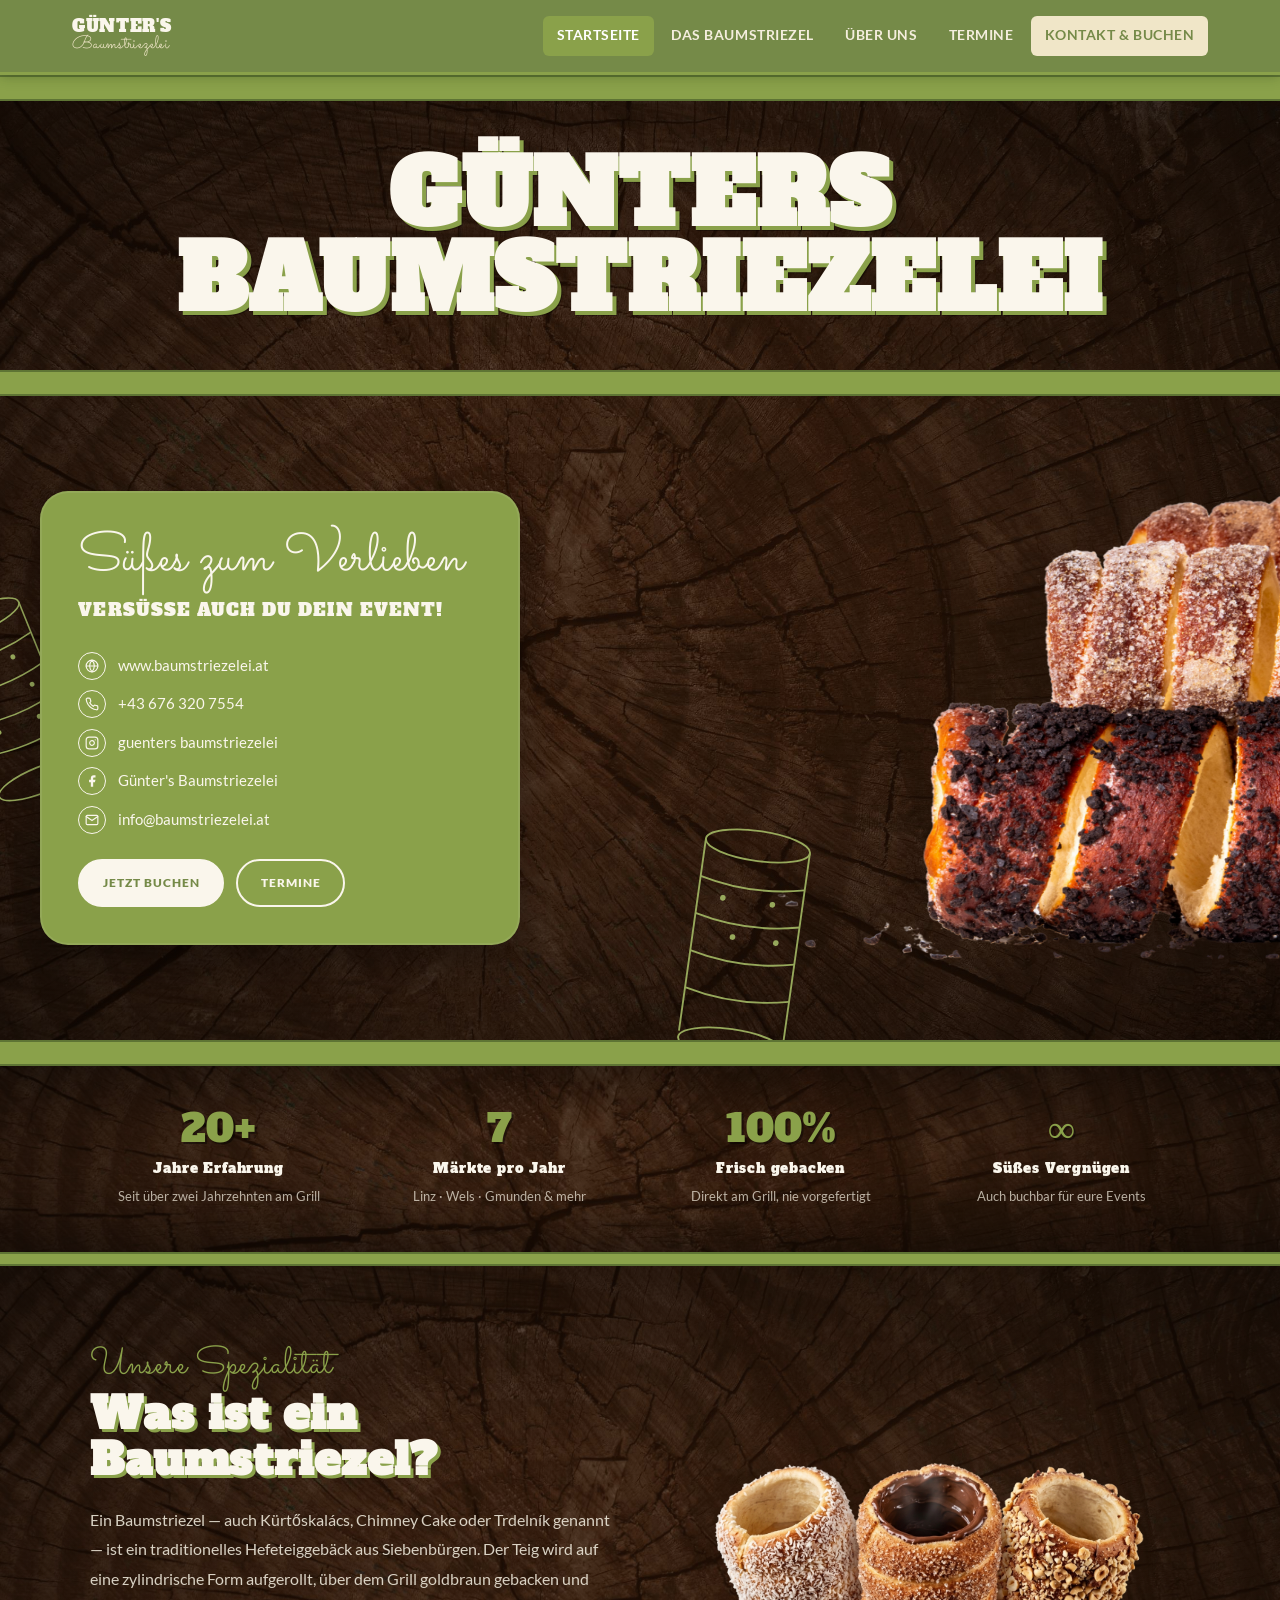
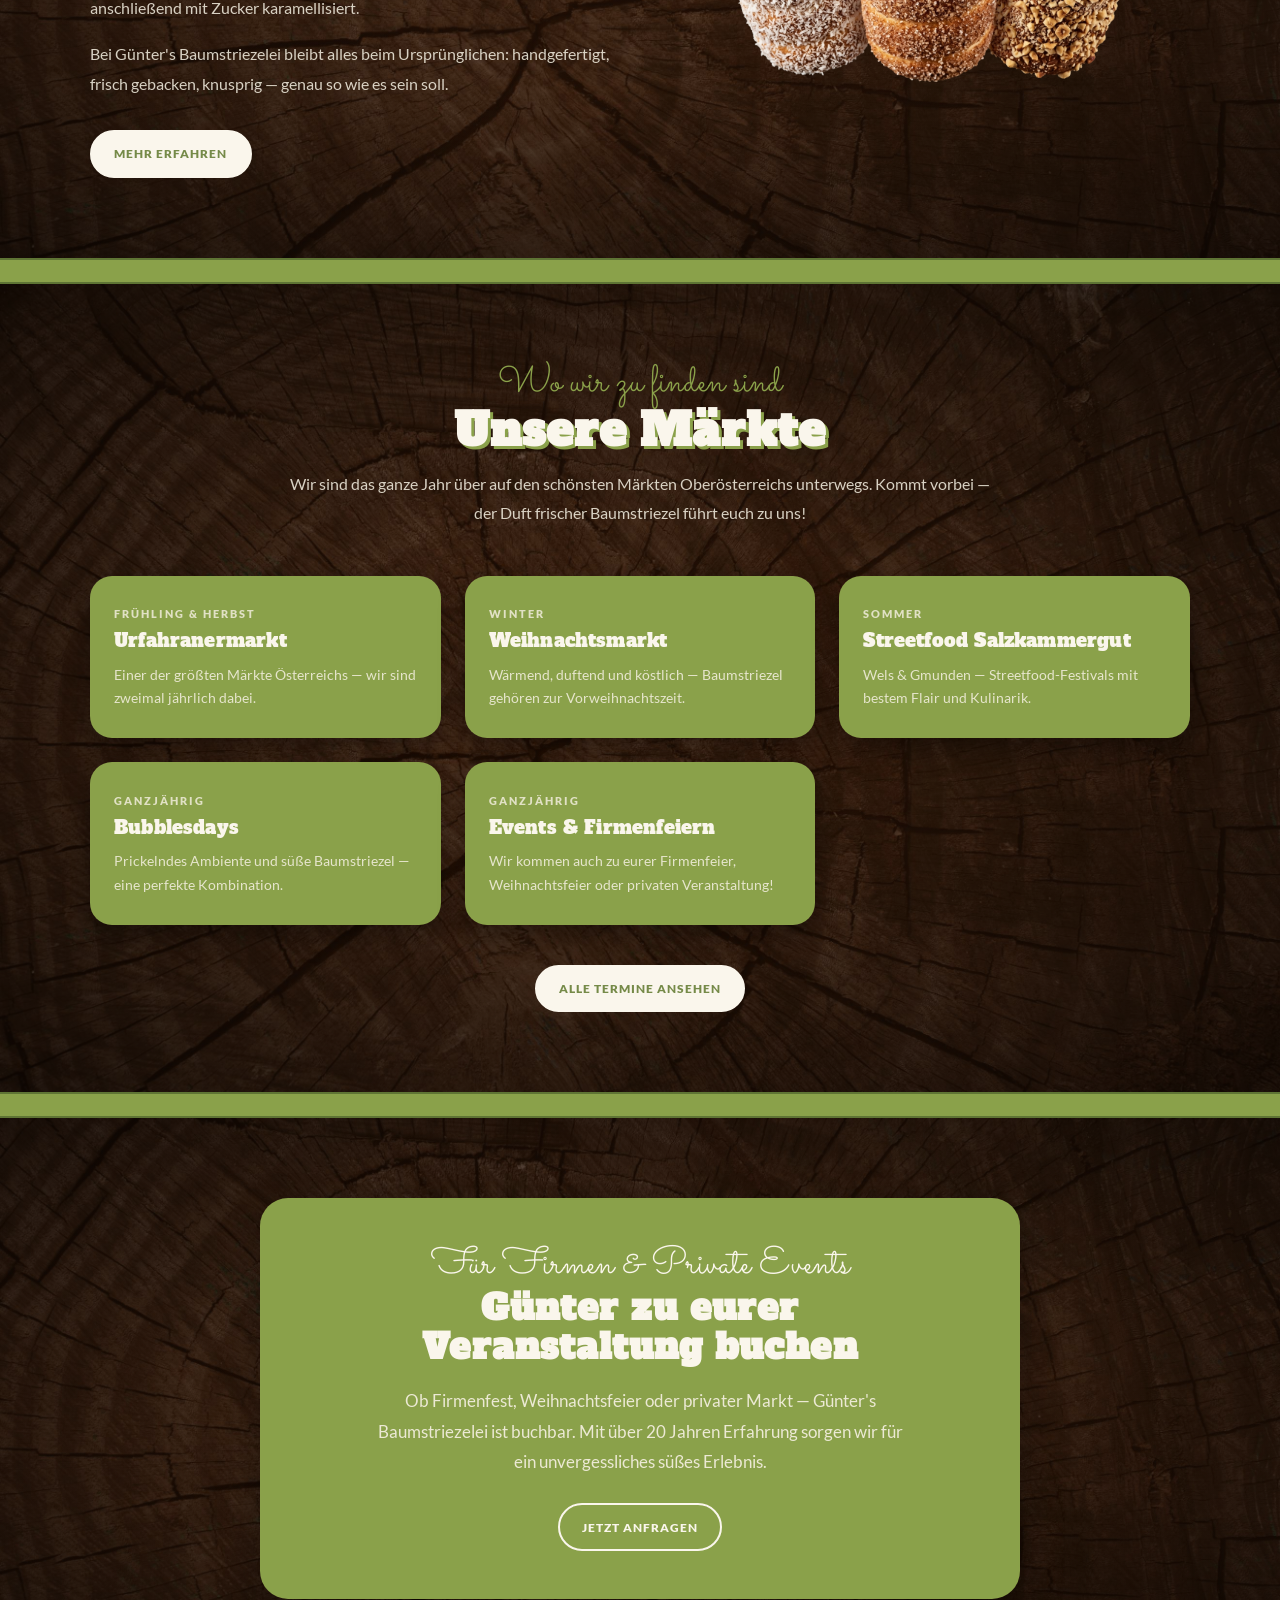
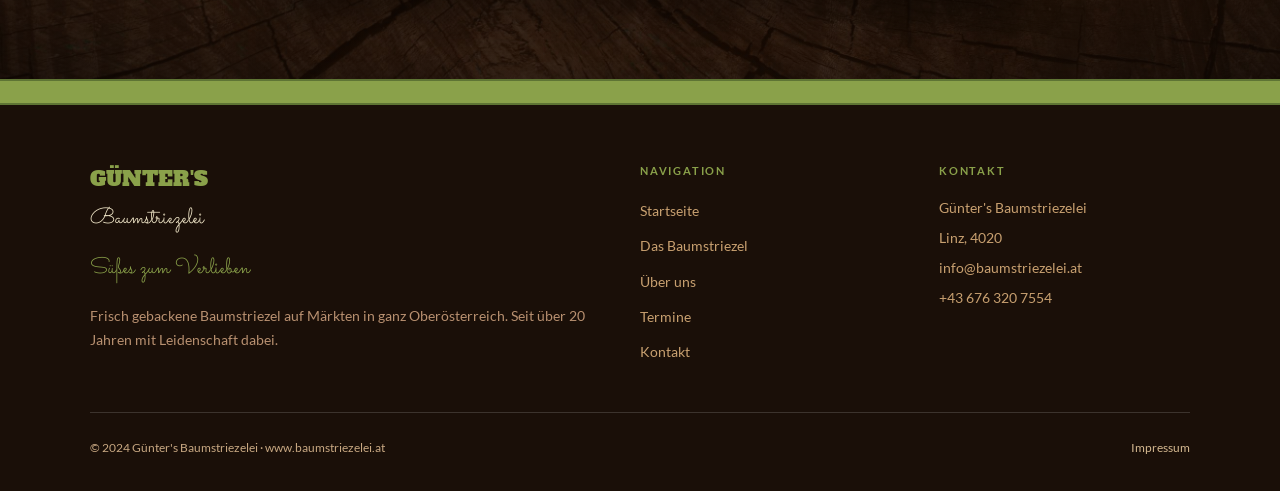
==== index.html @ 6a7acbc1 "fonts locally stored" ====
<!DOCTYPE html>
<html lang="de">
<head>
<meta charset="UTF-8">
<meta name="viewport" content="width=device-width, initial-scale=1.0">

<!-- SEITENTITEL — wird im Browser-Tab angezeigt -->
<title>Günter's Baumstriezelei – Süßes zum Verlieben</title>

<!-- Schriftarten werden lokal aus fonts/ geladen (DSGVO-konform, siehe styles.css) -->

<!-- HAUPT-STYLESHEET — alle Farben, Layouts, Abstände -->
<link rel="stylesheet" href="styles.css">
</head>

<!-- "page-home" gibt der Startseite den dunklen Holz-Hintergrund
     (die Unterseiten haben einen hellen Hintergrund) -->
<body class="page-home">

<!-- ============================================
     NAVIGATION — Menüleiste oben (bleibt beim Scrollen fixiert)
     Zum Ändern der Links: einfach href und Text anpassen
     ============================================ -->
<nav class="site-nav">
  <div class="nav-inner">
    <!-- Logo links oben -->
    <a href="index.html" class="nav-logo">
      <span class="nav-logo-main">GÜNTER'S</span>
      <span class="nav-logo-sub">Baumstriezelei</span>
    </a>

    <!-- Hamburger-Menü Button (nur auf Handy sichtbar) -->
    <button class="nav-toggle" aria-label="Menü öffnen" aria-expanded="false">
      <span></span>
      <span></span>
      <span></span>
    </button>

    <!-- Menü-Links — "active" markiert die aktuelle Seite -->
    <ul class="nav-links">
      <li><a href="index.html" class="active">Startseite</a></li>
      <li><a href="baumstriezel.html">Das Baumstriezel</a></li>
      <li><a href="ueber-guenter.html">Über uns</a></li>
      <!-- Galerie vorübergehend deaktiviert — noch keine Bilder vorhanden -->
      <!-- <li><a href="galerie.html">Galerie</a></li> -->
      <li><a href="termine.html">Termine</a></li>
      <li><a href="kontakt.html" class="nav-book-btn">Kontakt &amp; Buchen</a></li>
    </ul>
  </div>
</nav>

<main>

  <!-- ============================================
       HERO-BANNER — Großer Bereich ganz oben
       "wood-surface" = Holztextur-Hintergrund
       ============================================ -->
  <section class="banner-hero wood-surface">

    <!-- Grüner Streifen (wie am Anhänger) -->
    <div class="green-band"></div>

    <!-- Großer Titel -->
    <div class="banner-title-bar">
      <h1 class="banner-title">GÜNTERS<br><em>BAUMSTRIEZELEI</em></h1>
    </div>

    <!-- Grüner Streifen -->
    <div class="green-band"></div>

    <!-- Hauptbereich: Kontaktkarte links + Foto rechts -->
    <div class="banner-stage">

      <!-- Dekorative Baumstriezel-Zeichnungen (SVG-Grafiken)
           Kannst du ignorieren — rein dekorativ -->
      <svg class="striezel-deco left" viewBox="0 0 120 200" fill="none" stroke="#aac26a" stroke-width="1.5">
        <ellipse cx="60" cy="20" rx="42" ry="12"/>
        <path d="M18 20 L18 175"/><path d="M102 20 L102 175"/>
        <ellipse cx="60" cy="180" rx="42" ry="12"/>
        <path d="M18 50 Q60 60 102 50"/><path d="M18 80 Q60 90 102 80"/>
        <path d="M18 110 Q60 120 102 110"/><path d="M18 140 Q60 150 102 140"/>
        <circle cx="38" cy="65" r="1.5" fill="#aac26a"/><circle cx="78" cy="65" r="1.5" fill="#aac26a"/>
        <circle cx="50" cy="95" r="1.5" fill="#aac26a"/><circle cx="85" cy="95" r="1.5" fill="#aac26a"/>
        <circle cx="40" cy="125" r="1.5" fill="#aac26a"/><circle cx="80" cy="125" r="1.5" fill="#aac26a"/>
      </svg>

      <svg class="striezel-deco right" viewBox="0 0 120 200" fill="none" stroke="#aac26a" stroke-width="1.5">
        <ellipse cx="60" cy="20" rx="42" ry="12"/>
        <path d="M18 20 L18 175"/><path d="M102 20 L102 175"/>
        <ellipse cx="60" cy="180" rx="42" ry="12"/>
        <path d="M18 50 Q60 60 102 50"/><path d="M18 80 Q60 90 102 80"/>
        <path d="M18 110 Q60 120 102 110"/><path d="M18 140 Q60 150 102 140"/>
        <circle cx="38" cy="65" r="1.5" fill="#aac26a"/><circle cx="78" cy="65" r="1.5" fill="#aac26a"/>
        <circle cx="50" cy="95" r="1.5" fill="#aac26a"/><circle cx="85" cy="95" r="1.5" fill="#aac26a"/>
      </svg>

      <div class="banner-grid">

        <!-- KONTAKTKARTE (grüne Box)
             Hier kannst du Telefonnummer, E-Mail, Social Media ändern -->
        <div class="olive-card">
          <div class="script">Süßes zum Verlieben</div>
          <div class="caps">Versüße auch du dein Event!</div>

          <!-- Website -->
          <div class="contact-row">
            <span class="icon"><svg viewBox="0 0 24 24" width="14" height="14" fill="none" stroke="currentColor" stroke-width="2" stroke-linecap="round" stroke-linejoin="round"><circle cx="12" cy="12" r="10"/><line x1="2" y1="12" x2="22" y2="12"/><path d="M12 2a15.3 15.3 0 0 1 4 10 15.3 15.3 0 0 1-4 10 15.3 15.3 0 0 1-4-10 15.3 15.3 0 0 1 4-10z"/></svg></span>
            <a href="https://www.baumstriezelei.at">www.baumstriezelei.at</a>
          </div>
          <!-- Telefon -->
          <div class="contact-row">
            <span class="icon"><svg viewBox="0 0 24 24" width="14" height="14" fill="none" stroke="currentColor" stroke-width="2" stroke-linecap="round" stroke-linejoin="round"><path d="M22 16.92v3a2 2 0 0 1-2.18 2 19.79 19.79 0 0 1-8.63-3.07 19.5 19.5 0 0 1-6-6 19.79 19.79 0 0 1-3.07-8.67A2 2 0 0 1 4.11 2h3a2 2 0 0 1 2 1.72 12.84 12.84 0 0 0 .7 2.81 2 2 0 0 1-.45 2.11L8.09 9.91a16 16 0 0 0 6 6l1.27-1.27a2 2 0 0 1 2.11-.45 12.84 12.84 0 0 0 2.81.7A2 2 0 0 1 22 16.92z"/></svg></span>
            <a href="tel:+436763207554">+43 676 320 7554</a>
          </div>
          <!-- Instagram -->
          <div class="contact-row">
            <span class="icon"><svg viewBox="0 0 24 24" width="14" height="14" fill="none" stroke="currentColor" stroke-width="2" stroke-linecap="round" stroke-linejoin="round"><rect x="2" y="2" width="20" height="20" rx="5" ry="5"/><path d="M16 11.37A4 4 0 1 1 12.63 8 4 4 0 0 1 16 11.37z"/><line x1="17.5" y1="6.5" x2="17.51" y2="6.5"/></svg></span>
            <span>guenters baumstriezelei</span>
          </div>
          <!-- Facebook -->
          <div class="contact-row">
            <span class="icon"><svg viewBox="0 0 24 24" width="14" height="14" fill="currentColor"><path d="M18 2h-3a5 5 0 0 0-5 5v3H7v4h3v8h4v-8h3l1-4h-4V7a1 1 0 0 1 1-1h3z"/></svg></span>
            <span>Günter's Baumstriezelei</span>
          </div>
          <!-- E-Mail -->
          <div class="contact-row">
            <span class="icon"><svg viewBox="0 0 24 24" width="14" height="14" fill="none" stroke="currentColor" stroke-width="2" stroke-linecap="round" stroke-linejoin="round"><path d="M4 4h16c1.1 0 2 .9 2 2v12c0 1.1-.9 2-2 2H4c-1.1 0-2-.9-2-2V6c0-1.1.9-2 2-2z"/><polyline points="22,6 12,13 2,6"/></svg></span>
            <a href="mailto:info@baumstriezelei.at">info@baumstriezelei.at</a>
          </div>

          <!-- Buttons unter der Kontaktkarte -->
          <div class="olive-card-cta">
            <a href="kontakt.html" class="pill-btn solid">Jetzt buchen</a>
            <a href="termine.html" class="pill-btn">Termine</a>
          </div>
        </div>

        <!-- HERO-FOTO rechts
             Um das Bild zu tauschen: neues Bild in uploads/ legen
             und hier den Dateinamen ändern -->
        <div class="hero-photo has-image">
          <img src="uploads/Seitenbaumstriezel.png" alt="Frische Baumstriezel mit Schokolade und Zimt-Zucker">
        </div>
      </div>
    </div>

    <div class="green-band"></div>
  </section>


  <!-- ============================================
       KENNZAHLEN-STREIFEN — Die 4 Kacheln mit Zahlen
       Texte direkt hier ändern
       ============================================ -->
  <section class="usp-strip wood-surface">
    <div class="usp-strip-grid">
      <div class="usp-tile">
        <div class="num">20+</div>
        <div class="lbl">Jahre Erfahrung</div>
        <div class="sub">Seit über zwei Jahrzehnten am Grill</div>
      </div>
      <div class="usp-tile">
        <div class="num">7</div>
        <div class="lbl">Märkte pro Jahr</div>
        <div class="sub">Linz · Wels · Gmunden &amp; mehr</div>
      </div>
      <div class="usp-tile">
        <div class="num">100%</div>
        <div class="lbl">Frisch gebacken</div>
        <div class="sub">Direkt am Grill, nie vorgefertigt</div>
      </div>
      <div class="usp-tile">
        <div class="num">∞</div>
        <div class="lbl">Süßes Vergnügen</div>
        <div class="sub">Auch buchbar für eure Events</div>
      </div>
    </div>
  </section>

  <div class="green-band green-band--thin"></div>


  <!-- ============================================
       WAS IST EIN BAUMSTRIEZEL — Info-Bereich
       Links: Text, Rechts: Foto-Platzhalter
       Um ein echtes Foto einzubauen: wie beim Hero-Foto oben
       ============================================ -->
  <section class="about-block wood-surface">
    <div class="about-grid-2">
      <div>
        <div class="heading-script">Unsere Spezialität</div>
        <h2>Was ist ein<br>Baumstriezel?</h2>
        <p>Ein Baumstriezel — auch Kürtőskalács, Chimney Cake oder Trdelník genannt — ist ein traditionelles Hefeteiggebäck aus Siebenbürgen. Der Teig wird auf eine zylindrische Form aufgerollt, über dem Grill goldbraun gebacken und anschließend mit Zucker karamellisiert.</p>
        <p>Bei Günter's Baumstriezelei bleibt alles beim Ursprünglichen: handgefertigt, frisch gebacken, knusprig — genau so wie es sein soll.</p>
        <a href="baumstriezel.html" class="pill-btn solid" style="margin-top:1rem;">Mehr erfahren</a>
      </div>
           <div>
             <img src="uploads/933929d5-e965-45f5-ab84-27c61e8e0952.png" alt="Beschreibung">
           </div> 
    </div>
  </section>

  <div class="green-band"></div>


  <!-- ============================================
       MÄRKTE — Die grünen Karten mit den Markt-Infos
       Zum Hinzufügen: einfach einen neuen <div class="market-tile">
       Block kopieren und Text ändern
       ============================================ -->
  <section class="markets-block wood-surface">
    <div class="markets-block-head">
      <div class="heading-script">Wo wir zu finden sind</div>
      <h2>Unsere Märkte</h2>
      <p>Wir sind das ganze Jahr über auf den schönsten Märkten Oberösterreichs unterwegs. Kommt vorbei — der Duft frischer Baumstriezel führt euch zu uns!</p>
    </div>

    <div class="markets-2">
      <!-- Jede Karte hat: season (Jahreszeit), name (Marktname), desc (Beschreibung) -->
      <div class="market-tile">
        <div class="season">Frühling &amp; Herbst</div>
        <div class="name">Urfahranermarkt</div>
        <div class="desc">Einer der größten Märkte Österreichs — wir sind zweimal jährlich dabei.</div>
      </div>
      <div class="market-tile">
        <div class="season">Winter</div>
        <div class="name">Weihnachtsmarkt</div>
        <div class="desc">Wärmend, duftend und köstlich — Baumstriezel gehören zur Vorweihnachtszeit.</div>
      </div>
      <div class="market-tile">
        <div class="season">Sommer</div>
        <div class="name">Streetfood Salzkammergut</div>
        <div class="desc">Wels &amp; Gmunden — Streetfood-Festivals mit bestem Flair und Kulinarik.</div>
      </div>
      <div class="market-tile">
        <div class="season">Ganzjährig</div>
        <div class="name">Bubblesdays</div>
        <div class="desc">Prickelndes Ambiente und süße Baumstriezel — eine perfekte Kombination.</div>
      </div>
      <div class="market-tile">
        <div class="season">Ganzjährig</div>
        <div class="name">Events &amp; Firmenfeiern</div>
        <div class="desc">Wir kommen auch zu eurer Firmenfeier, Weihnachtsfeier oder privaten Veranstaltung!</div>
      </div>
    </div>

    <div class="markets-cta">
      <a href="termine.html" class="pill-btn solid">Alle Termine ansehen</a>
    </div>
  </section>

  <div class="green-band"></div>


  <!-- ============================================
       BUCHUNGS-BEREICH — Aufruf zum Buchen
       ============================================ -->
  <section class="booking-block wood-surface">
    <div class="booking-card">
      <div class="heading-script">Für Firmen &amp; Private Events</div>
      <h2>Günter zu eurer<br>Veranstaltung buchen</h2>
      <p>Ob Firmenfest, Weihnachtsfeier oder privater Markt — Günter's Baumstriezelei ist buchbar. Mit über 20 Jahren Erfahrung sorgen wir für ein unvergessliches süßes Erlebnis.</p>
      <a href="kontakt.html" class="pill-btn" style="border-color:var(--paper);">Jetzt anfragen</a>
    </div>
  </section>

  <div class="green-band"></div>

</main>

<!-- ============================================
     FOOTER — Fußzeile auf jeder Seite gleich
     Kontaktdaten und Navigation
     ============================================ -->
<footer class="site-footer">
  <div class="footer-inner">
    <div class="footer-grid">
      <!-- Spalte 1: Logo + Beschreibung -->
      <div>
        <span class="footer-logo-main">GÜNTER'S</span>
        <span class="footer-logo-sub">Baumstriezelei</span>
        <p class="footer-tagline">Süßes zum Verlieben</p>
        <p class="footer-desc">Frisch gebackene Baumstriezel auf Märkten in ganz Oberösterreich. Seit über 20 Jahren mit Leidenschaft dabei.</p>
      </div>
      <!-- Spalte 2: Navigation -->
      <div>
        <p class="footer-heading">Navigation</p>
        <ul class="footer-links">
          <li><a href="index.html">Startseite</a></li>
          <li><a href="baumstriezel.html">Das Baumstriezel</a></li>
          <li><a href="ueber-guenter.html">Über uns</a></li>
          <!-- Galerie vorübergehend deaktiviert -->
          <!-- <li><a href="galerie.html">Galerie</a></li> -->
          <li><a href="termine.html">Termine</a></li>
          <li><a href="kontakt.html">Kontakt</a></li>
        </ul>
      </div>
      <!-- Spalte 3: Kontakt -->
      <div>
        <p class="footer-heading">Kontakt</p>
        <p class="footer-contact-item">Günter's Baumstriezelei</p>
        <p class="footer-contact-item">Linz, 4020</p>
        <p class="footer-contact-item"><a href="mailto:info@baumstriezelei.at">info@baumstriezelei.at</a></p>
        <p class="footer-contact-item"><a href="tel:+436763207554">+43 676 320 7554</a></p>
      </div>
    </div>
    <div class="footer-bottom">
      <span>&copy; 2024 Günter's Baumstriezelei · www.baumstriezelei.at</span>
      <a href="impressum.html">Impressum</a>
    </div>
  </div>
</footer>

<!-- ============================================
     JAVASCRIPT — Hamburger-Menü für Handy-Ansicht
     Muss nicht geändert werden
     ============================================ -->
<script>
  const toggle = document.querySelector('.nav-toggle');
  const links = document.querySelector('.nav-links');
  if (toggle && links) {
    toggle.addEventListener('click', () => {
      const open = links.classList.toggle('open');
      toggle.setAttribute('aria-expanded', open);
    });
  }
</script>

<!-- GoatCounter — Besucherstatistiken ohne Cookies (DSGVO-konform)
     Nach Registrierung auf goatcounter.com den Wert "DEIN-SEITENCODE"
     durch deinen Code ersetzen (z.B. "baumstriezelei") -->
<script data-goatcounter="https://DEIN-SEITENCODE.goatcounter.com/count"
        async src="//gc.zgo.at/count.js"></script>

</body>
</html>
---- styles.css ----
/* =============================================
   GÜNTER'S BAUMSTRIEZELEI — Gemeinsames Stylesheet
   ==============================================
   Diese Datei enthält alle Styles, die auf ALLEN Seiten verwendet werden.
   Änderungen hier wirken sich auf die gesamte Website aus!
   ============================================= */

/* ── Lokal eingebundene Schriften (DSGVO-konform) ──
   Statt von Google-Servern werden die Fonts direkt aus dem fonts/ Ordner geladen.
   So werden keine Besucherdaten an Google übermittelt. */

@font-face {
  font-family: 'Alfa Slab One';
  font-style: normal;
  font-weight: 400;
  font-display: swap;
  src: url('fonts/alfa-slab-one-v21-latin-regular.woff2') format('woff2');
}

@font-face {
  font-family: 'Lato';
  font-style: normal;
  font-weight: 300;
  font-display: swap;
  src: url('fonts/lato-v25-latin-300.woff2') format('woff2');
}
@font-face {
  font-family: 'Lato';
  font-style: normal;
  font-weight: 400;
  font-display: swap;
  src: url('fonts/lato-v25-latin-regular.woff2') format('woff2');
}
@font-face {
  font-family: 'Lato';
  font-style: normal;
  font-weight: 700;
  font-display: swap;
  src: url('fonts/lato-v25-latin-700.woff2') format('woff2');
}
@font-face {
  font-family: 'Lato';
  font-style: normal;
  font-weight: 900;
  font-display: swap;
  src: url('fonts/lato-v25-latin-900.woff2') format('woff2');
}

@font-face {
  font-family: 'Sacramento';
  font-style: normal;
  font-weight: 400;
  font-display: swap;
  src: url('fonts/sacramento-v17-latin-regular.woff2') format('woff2');
}

@font-face {
  font-family: 'Playfair Display';
  font-style: normal;
  font-weight: 400;
  font-display: swap;
  src: url('fonts/playfair-display-v40-latin-regular.woff2') format('woff2');
}
@font-face {
  font-family: 'Playfair Display';
  font-style: normal;
  font-weight: 600;
  font-display: swap;
  src: url('fonts/playfair-display-v40-latin-600.woff2') format('woff2');
}
@font-face {
  font-family: 'Playfair Display';
  font-style: normal;
  font-weight: 700;
  font-display: swap;
  src: url('fonts/playfair-display-v40-latin-700.woff2') format('woff2');
}
@font-face {
  font-family: 'Playfair Display';
  font-style: italic;
  font-weight: 400;
  font-display: swap;
  src: url('fonts/playfair-display-v40-latin-italic.woff2') format('woff2');
}
@font-face {
  font-family: 'Playfair Display';
  font-style: italic;
  font-weight: 600;
  font-display: swap;
  src: url('fonts/playfair-display-v40-latin-600italic.woff2') format('woff2');
}

/* ── Farbvariablen & Design-Tokens ──
   Hier werden alle Farben, Schriften und Abstände zentral definiert.
   Um eine Farbe zu ändern, einfach den Wert hier anpassen —
   er wird automatisch überall auf der Seite aktualisiert. */
:root {
  /* Grüntöne (für Navigation, Buttons, Akzente) */
  --green-deep:    #758A48;
  --green-mid:     #8fa058;
  --green-light:   #eef2e4;

  /* Amber/Gold (für Buttons, Highlights, Akzente) */
  --amber:         #C58F33;
  --amber-dark:    #a07228;

  /* Cremetöne (Hintergründe für Unterseiten) */
  --cream:         #faf8f4;
  --cream-dark:    #f0e9de;

  /* Brauntöne (Rahmen, Datumskästen, dunkle Akzente) */
  --brown-pale:    #D2B48C;
  --brown-mid:     #916A4F;
  --brown-dark:    #6D3012;

  /* Text-Farben */
  --ink:           #6D3012;    /* Haupttext */
  --ink-soft:      #8a4a28;    /* Sekundärer Text */
  --white:         #fffdfb;

  /* Olive-Töne (für Karten, Banner auf der Startseite) */
  --olive:         #8aa14a;
  --olive-deep:    #758a48;
  --olive-soft:    #9bb35c;

  /* Holz-Töne (dunkler Hintergrund auf der Startseite) */
  --wood-dark:     #806b5f;
  --wood-mid:      #6b5547;
  --wood-warm:     #6f5c4f;

  /* Helle Textfarben (für dunkle Hintergründe) */
  --cream-text:    #f6f1e3;
  --paper:         #faf6ec;

  /* Schriften —
     font-heading: Alfa Slab One für alle Überschriften (mit grünem Schatten)
     font-display: Playfair Display für elegantere Elemente
     font-body: Lato für den Fließtext */
  --font-heading:  'Alfa Slab One', 'Playfair Display', Georgia, serif;
  --font-display:  'Playfair Display', Georgia, serif;
  --font-body:     'Lato', Helvetica, sans-serif;

  /* Abgerundete Ecken */
  --radius:        6px;      /* Standard */
  --radius-lg:     12px;     /* Größer (Karten, Bilder) */

  /* Schatten */
  --shadow-sm:     0 2px 8px rgba(109,48,18,0.10);   /* Leicht */
  --shadow-md:     0 6px 24px rgba(109,48,18,0.14);   /* Mittel */
}

/* ── Grundeinstellungen (Reset) ──
   Setzt Abstände zurück und definiert Basis-Styles für die ganze Seite */
*, *::before, *::after { box-sizing: border-box; margin: 0; padding: 0; }
html { scroll-behavior: smooth; }

/* Standard-Body: heller Creme-Hintergrund (für alle Unterseiten) */
body {
  font-family: var(--font-body);
  background: var(--cream);
  color: var(--ink);
  line-height: 1.7;
  font-size: 17px;
}

/* Startseite: dunkler Holzhintergrund —
   Diese Klasse wird nur auf index.html gesetzt (<body class="page-home">) */
body.page-home {
  background: var(--wood-dark);
  color: var(--cream-text);
}

img { display: block; max-width: 100%; }
a { color: var(--green-mid); text-decoration: none; }
a:hover { color: var(--amber-dark); }

/* ── Holz-Textur-Hintergrund ──
   Wird auf der Startseite für große Bereiche verwendet.
   Das Bild wird mit "multiply" über die Grundfarbe gelegt. */
.wood-surface {
  background-image: url("uploads/Holzhintergrund.jpg");
  background-size: cover;
  background-position: center;
  background-blend-mode: multiply;
  position: relative;
}
/* Dunkler Rand-Effekt über der Holztextur */
.wood-surface::before {
  content: "";
  position: absolute;
  inset: 0;
  background:
    radial-gradient(ellipse at center, rgba(0,0,0,0) 30%, rgba(0,0,0,0.55) 100%),
    linear-gradient(rgba(40,22,10,0.35), rgba(40,22,10,0.35));
  pointer-events: none;
}
.wood-surface > * { position: relative; z-index: 1; }

/* ── Grüner Trennbalken ──
   Wird zwischen Sektionen auf der Startseite verwendet */
.green-band {
  height: 26px;
  background: var(--olive);
  border-top: 2px solid #5e7434;
  border-bottom: 2px solid #5e7434;
}
.green-band--thin { height: 14px; }

/* ===========================================================
   NAVIGATION (auf allen Seiten sichtbar)
   =========================================================== */
.site-nav {
  position: sticky;          /* Bleibt beim Scrollen oben */
  top: 0;
  z-index: 100;              /* Immer über dem Inhalt */
  background: var(--olive-deep);
  border-bottom: 3px solid var(--olive);
  box-shadow: 0 2px 12px rgba(30,50,15,0.3);
}
.nav-inner {
  max-width: 1200px;
  margin: 0 auto;
  padding: 0 2rem;
  display: flex;
  align-items: center;
  justify-content: space-between;
  height: 72px;              /* Feste Höhe der Navigation */
  gap: 2rem;
}

/* Logo in der Navigation */
.nav-logo {
  display: flex;
  flex-direction: column;
  line-height: 1.15;
  text-decoration: none;
  flex-shrink: 0;
}
.nav-logo-main {
  font-family: var(--font-heading);
  font-weight: 400;
  color: var(--paper);
  letter-spacing: 0.04em;
  font-size: 1.05rem;
}
.nav-logo-sub {
  font-family: 'Sacramento', cursive;   /* Handschrift-Stil */
  font-size: 1.1rem;
  color: #f0e6c8;
  text-transform: none;
  letter-spacing: 0.02em;
  margin-top: -2px;
}

/* Navigationslinks */
.nav-links {
  list-style: none;
  display: flex;
  gap: 0.25rem;
  align-items: center;
}
.nav-links a {
  display: block;
  padding: 0.5rem 0.85rem;
  font-family: var(--font-body);
  font-size: 0.85rem;
  font-weight: 700;
  letter-spacing: 0.04em;
  text-transform: uppercase;
  color: #f5eede;
  text-decoration: none;
  border-radius: var(--radius);
  transition: background 0.18s, color 0.18s;
}
.nav-links a:hover,
.nav-links a.active {        /* .active = aktuelle Seite hervorheben */
  background: var(--olive);
  color: #fff;
}

/* "Kontakt & Buchen" Button in der Navigation */
.nav-book-btn {
  background: #f0e6c8 !important;
  color: var(--olive-deep) !important;
  font-weight: 700 !important;
}
.nav-book-btn:hover {
  background: #fff !important;
  color: var(--wood-dark) !important;
}

/* ── Hamburger-Menü (für Mobile) ──
   Wird nur auf kleinen Bildschirmen angezeigt (unter 768px) */
.nav-toggle {
  display: none;             /* Standardmäßig versteckt */
  background: none;
  border: none;
  cursor: pointer;
  padding: 0.5rem;
}
.nav-toggle span {
  display: block;
  width: 24px;
  height: 2px;
  background: var(--paper);
  margin: 5px 0;
  transition: transform 0.3s, opacity 0.3s;
}

/* ===========================================================
   HERO-BANNER (Startseite, großer Bereich oben)
   =========================================================== */
.banner-hero {
  padding: 0;
  overflow: hidden;
}
/* Titelzeile im Banner */
.banner-title-bar {
  padding: 3.2rem 2rem 3rem;
  text-align: center;
}
.banner-title {
  font-family: var(--font-heading);
  font-size: clamp(2.4rem, 7vw, 6rem);  /* Responsive Größe */
  line-height: 0.95;
  color: var(--paper);
  letter-spacing: 0.02em;
  /* Grüner Schatten + schwarzer Tiefenschatten */
  text-shadow: 4px 4px 0 var(--olive), 5px 5px 0 rgba(0,0,0,0.3);
  margin: 0 auto;
  text-align: center;
  width: 100%;
}
.banner-title em {
  font-style: normal;
  color: var(--paper);
}
/* Bereich mit Kontaktkarte + Foto nebeneinander */
.banner-stage {
  position: relative;
  padding: 4.5rem 2rem;
  min-height: 520px;
  display: flex;
  align-items: center;
}
.banner-grid {
  max-width: 1200px;
  margin: 0 auto;
  width: 100%;
  display: grid;
  grid-template-columns: minmax(280px, 1fr) minmax(280px, 1fr);
  gap: 3rem;
  align-items: center;
}

/* ===========================================================
   OLIVGRÜNE KONTAKTKARTE (Startseite Hero-Bereich)
   =========================================================== */
.olive-card {
  background: var(--olive);
  border-radius: 28px;
  padding: 2.6rem 2.4rem 2.4rem;
  color: var(--paper);
  box-shadow: 0 18px 40px rgba(0,0,0,0.35), inset 0 0 0 2px rgba(255,255,255,0.08);
  max-width: 480px;
  position: relative;
}
/* Handschrift-Text in der Karte */
.olive-card .script {
  font-family: 'Sacramento', cursive;
  font-size: clamp(2.2rem, 4.5vw, 3.4rem);
  line-height: 1;
  color: var(--paper);
  margin-bottom: 0.6rem;
}
/* Großbuchstaben-Text in der Karte */
.olive-card .caps {
  font-family: var(--font-heading);
  font-weight: 400;
  font-size: 1.1rem;
  letter-spacing: 0.06em;
  color: var(--paper);
  text-transform: uppercase;
  margin-bottom: 1.6rem;
}
/* Kontakt-Zeilen (Icon + Text) */
.olive-card .contact-row {
  display: flex;
  align-items: center;
  gap: 0.7rem;
  font-size: 0.95rem;
  color: var(--paper);
  margin-bottom: 0.65rem;
  flex-wrap: wrap;
}
/* Runde Icons in der Kontaktkarte */
.olive-card .contact-row .icon {
  width: 28px;
  height: 28px;
  border: 1.5px solid var(--paper);
  border-radius: 50%;
  display: inline-flex;
  align-items: center;
  justify-content: center;
  flex-shrink: 0;
  font-size: 0.85rem;
}
.olive-card .contact-row a {
  color: var(--paper);
  text-decoration: none;
}
.olive-card .contact-row a:hover {
  color: #fff;
  text-decoration: underline;
}
/* Buttons unter der Kontaktkarte */
.olive-card-cta {
  display: flex;
  gap: 0.75rem;
  flex-wrap: wrap;
  margin-top: 1.6rem;
}

/* ── Pill-Buttons (abgerundete Buttons) ──
   Verwendet in der olivgrünen Kontaktkarte */
.pill-btn {
  display: inline-block;
  padding: 0.7rem 1.4rem;
  border-radius: 999px;        /* Vollständig abgerundet */
  font-family: 'Lato', sans-serif;
  font-weight: 900;
  letter-spacing: 0.08em;
  font-size: 0.78rem;
  text-transform: uppercase;
  text-decoration: none;
  border: 2px solid var(--paper);
  color: var(--paper);
  transition: all .2s;
}
.pill-btn:hover {
  background: var(--paper);
  color: var(--olive-deep);
}
/* Ausgefüllte Variante */
.pill-btn.solid {
  background: var(--paper);
  color: var(--olive-deep);
}
.pill-btn.solid:hover {
  background: #fff;
  color: var(--wood-dark);
}

/* ── Baumstriezel-Dekoration ──
   Dekorative Bilder am Rand des Hero-Bereichs */
.striezel-deco {
  position: absolute;
  pointer-events: none;
  opacity: 0.85;
}
.striezel-deco.left {
  left: -56px;
  bottom: 36%;
  transform: rotate(-22deg);
  width: 130px;
}
.striezel-deco.right {
  right: 36%;
  bottom: -30px;
  transform: rotate(8deg);
  width: 150px;
}

/* ── Hero-Foto (Baumstriezel-Bild auf der Startseite) ──
   Standardmäßig ein Platzhalter, mit .has-image wird das echte Bild angezeigt */
.hero-photo {
  position: relative;
  height: auto;
  min-height: 460px;
  border-radius: 18px;
  background: repeating-linear-gradient(
    45deg,
    rgba(255,255,255,0.04),
    rgba(255,255,255,0.04) 10px,
    rgba(255,255,255,0.07) 10px,
    rgba(255,255,255,0.07) 20px
  );
  border: 2px dashed rgba(246,241,227,0.3);
  display: flex;
  align-items: center;
  justify-content: center;
  color: rgba(246,241,227,0.6);
  font-size: 0.78rem;
  letter-spacing: 0.18em;
  text-transform: uppercase;
  font-family: 'Lato', monospace;
}
.hero-photo span {
  background: rgba(0,0,0,0.4);
  padding: 0.6rem 1rem;
  border-radius: 6px;
  text-align: center;
}
/* Wenn ein echtes Bild vorhanden ist */
.hero-photo.has-image {
  background: none;
  border: none;
  overflow: visible;
}
.hero-photo.has-image img {
  width: 130%;
  max-width: none;
  object-fit: contain;
  border-radius: 0;
  margin-left: 080%;
  transform: scaleX(1.15);
  transform-origin: right center;
}

/* ===========================================================
   USP-LEISTE (Startseite: 20+ Jahre, 100% Handarbeit, etc.)
   =========================================================== */
.usp-strip {
  padding: 2.8rem 2rem;
}
.usp-strip-grid {
  max-width: 1100px;
  margin: 0 auto;
  display: grid;
  grid-template-columns: repeat(4, 1fr);   /* 4 Spalten */
  gap: 1.5rem;
}
.usp-tile {
  text-align: center;
  color: var(--paper);
}
.usp-tile .num {
  font-family: var(--font-heading);
  font-size: 2.4rem;
  color: var(--olive);
  text-shadow: 2px 2px 0 rgba(0,0,0,0.4);
  line-height: 1;
  margin-bottom: 0.5rem;
}
.usp-tile .lbl {
  font-family: var(--font-heading);
  font-size: 0.85rem;
  letter-spacing: 0.06em;
  color: var(--paper);
}
.usp-tile .sub {
  font-size: 0.83rem;
  color: rgba(246,241,227,0.7);
  margin-top: 0.3rem;
}

/* ===========================================================
   ÜBER-UNS-BEREICH (Startseite: Text + Foto nebeneinander)
   =========================================================== */
.about-block {
  padding: 5rem 2rem;
}
.about-grid-2 {
  max-width: 1100px;
  margin: 0 auto;
  display: grid;
  grid-template-columns: 1fr 1fr;    /* Zwei gleiche Spalten */
  gap: 3.5rem;
  align-items: center;
}
/* Handschrift-Überschrift */
.about-grid-2 .heading-script {
  font-family: 'Sacramento', cursive;
  font-size: 2.4rem;
  color: var(--olive);
  line-height: 1;
  margin-bottom: 0.4rem;
}
/* Hauptüberschrift mit grünem Schatten */
.about-grid-2 h2 {
  font-family: var(--font-heading);
  font-size: clamp(1.8rem, 3.4vw, 2.8rem);
  color: var(--paper);
  line-height: 1.05;
  letter-spacing: 0.02em;
  margin-bottom: 1.4rem;
  text-shadow: 3px 3px 0 var(--olive);
}
.about-grid-2 p {
  color: rgba(246,241,227,0.85);
  font-size: 1rem;
  line-height: 1.85;
  margin-bottom: 1rem;
}
/* Foto-Platzhalter im Über-uns-Bereich */
.about-photo {
  height: 380px;
  border-radius: 18px;
  background: repeating-linear-gradient(
    45deg,
    rgba(255,255,255,0.04),
    rgba(255,255,255,0.04) 10px,
    rgba(255,255,255,0.07) 10px,
    rgba(255,255,255,0.07) 20px
  );
  border: 2px dashed rgba(246,241,227,0.3);
  display: flex;
  align-items: center;
  justify-content: center;
  color: rgba(246,241,227,0.6);
  font-size: 0.76rem;
  letter-spacing: 0.16em;
  text-transform: uppercase;
}
.about-photo span {
  background: rgba(0,0,0,0.4);
  padding: 0.6rem 1rem;
  border-radius: 6px;
}

/* ===========================================================
   MÄRKTE-BEREICH (Startseite: Markt-Kacheln im Raster)
   =========================================================== */
.markets-block { padding: 5rem 2rem; }
/* Kopfbereich mit Titel + Beschreibung */
.markets-block-head {
  text-align: center;
  max-width: 720px;
  margin: 0 auto 3rem;
}
.markets-block-head .heading-script {
  font-family: 'Sacramento', cursive;
  font-size: 2.4rem;
  color: var(--olive);
  line-height: 1;
  margin-bottom: 0.3rem;
}
.markets-block-head h2 {
  font-family: var(--font-heading);
  font-size: clamp(1.8rem, 3.6vw, 2.8rem);
  color: var(--paper);
  text-shadow: 3px 3px 0 var(--olive);
  letter-spacing: 0.02em;
  line-height: 1.05;
  margin-bottom: 1rem;
}
.markets-block-head p {
  color: rgba(246,241,227,0.85);
  line-height: 1.8;
  font-size: 1rem;
}
/* Raster mit Markt-Kacheln (3 Spalten) */
.markets-2 {
  max-width: 1100px;
  margin: 0 auto;
  display: grid;
  grid-template-columns: repeat(3, 1fr);
  gap: 1.5rem;
}
/* Einzelne Markt-Kachel */
.market-tile {
  background: var(--olive);
  border-radius: 22px;
  padding: 1.8rem 1.5rem;
  color: var(--paper);
  box-shadow: 0 10px 26px rgba(0,0,0,0.35);
}
.market-tile .season {
  font-family: 'Lato', sans-serif;
  font-weight: 900;
  font-size: 0.7rem;
  letter-spacing: 0.18em;
  text-transform: uppercase;
  color: rgba(246,241,227,0.8);
  margin-bottom: 0.5rem;
}
.market-tile .name {
  font-family: var(--font-heading);
  font-size: 1.15rem;
  color: var(--paper);
  line-height: 1.1;
  margin-bottom: 0.7rem;
  letter-spacing: 0.01em;
}
.market-tile .desc {
  font-size: 0.88rem;
  line-height: 1.65;
  color: rgba(246,241,227,0.85);
}
.markets-cta { text-align: center; margin-top: 2.5rem; }

/* ===========================================================
   BUCHUNGS-BEREICH (Startseite: "Jetzt buchen" Karte)
   =========================================================== */
.booking-block {
  padding: 5rem 2rem;
  text-align: center;
}
.booking-card {
  max-width: 760px;
  margin: 0 auto;
  background: var(--olive);
  border-radius: 28px;
  padding: 3rem 2rem;
  color: var(--paper);
  box-shadow: 0 18px 40px rgba(0,0,0,0.4);
  position: relative;
}
.booking-card .heading-script {
  font-family: 'Sacramento', cursive;
  font-size: 2.4rem;
  color: var(--paper);
  line-height: 1;
}
.booking-card h2 {
  font-family: var(--font-heading);
  font-size: clamp(1.6rem, 3vw, 2.2rem);
  color: var(--paper);
  letter-spacing: 0.03em;
  line-height: 1.1;
  margin: 0.3rem 0 1.2rem;
}
.booking-card p {
  color: rgba(246,241,227,0.9);
  line-height: 1.8;
  max-width: 540px;
  margin: 0 auto 1.6rem;
}

/* ===========================================================
   SEITENINHALT (Wrapper für den Hauptbereich)
   =========================================================== */
.page-content {
  min-height: calc(100vh - 72px);    /* Mindestens so hoch wie der Bildschirm */
}

/* ===========================================================
   SEKTIONS-HILFSKLASSEN (für Unterseiten)
   Verschiedene Hintergrundfarben für Abschnitte
   =========================================================== */
.section {
  padding: 5rem 2rem;
}
.section--cream { background: var(--cream); }         /* Helles Creme */
.section--white { background: var(--white); }         /* Weiß */
.section--cream-dark { background: var(--cream-dark); } /* Dunkleres Creme */
.section--green {                                      /* Grüner Hintergrund */
  background: var(--green-deep);
  color: var(--white);
}
.section--brown {
  background: var(--brown-pale);
}

/* Container begrenzt die maximale Breite des Inhalts */
.container {
  max-width: 1100px;
  margin: 0 auto;
}

/* Kleine Beschriftung über Überschriften ("HANDGEFERTIGT", "UNSERE GESCHICHTE") */
.section-label {
  font-family: var(--font-body);
  font-size: 0.72rem;
  font-weight: 700;
  letter-spacing: 0.18em;
  text-transform: uppercase;
  color: var(--amber-dark);
  margin-bottom: 0.6rem;
}

/* Sektions-Überschrift mit grünem Schatten */
.section-title {
  font-family: var(--font-heading);
  font-size: clamp(1.8rem, 3vw, 2.6rem);
  font-weight: 400;
  line-height: 1.2;
  color: var(--ink);
  margin-bottom: 1.2rem;
  text-shadow: 3px 3px 0 var(--olive);     /* Grüner Schatten-Effekt */
}
/* Helle Variante (auf grünem/dunklem Hintergrund) */
.section-title--light { color: var(--white); text-shadow: 3px 3px 0 var(--olive); }

/* Einleitungstext unter einer Überschrift */
.section-lead {
  font-size: 1.05rem;
  color: var(--ink-soft);
  max-width: 60ch;
  line-height: 1.8;
}
.section-lead--light { color: #f0e4cc; }

/* ── Trennlinie mit Raute ──
   Dekoratives Element unter Überschriften */
.divider {
  display: flex;
  align-items: center;
  gap: 0.8rem;
  margin: 1.5rem 0;
}
.divider-line { flex: 1; height: 1px; background: var(--brown-mid); }
.divider-diamond {
  width: 8px; height: 8px;
  background: var(--amber);
  transform: rotate(45deg);    /* Raute-Form */
}

/* ── Holzbalken-Trennleiste ──
   Wird zwischen Hero und Inhalt auf Unterseiten verwendet */
.wood-bar {
  height: 18px;
  background: var(--brown-pale);
  border-top: 2px solid var(--brown-mid);
  border-bottom: 2px solid var(--brown-mid);
  width: 100%;
}
.wood-bar--thin {
  height: 8px;
  background: var(--brown-mid);
  width: 100%;
}

/* ── Bild-Platzhalter ──
   Wird überall dort verwendet, wo noch kein echtes Foto eingefügt wurde.
   Zeigt ein Streifenmuster und einen Beschriftungstext. */
.img-placeholder {
  background-color: var(--cream-dark);
  background-image: repeating-linear-gradient(
    45deg,
    transparent,
    transparent 8px,
    rgba(194,166,130,0.5) 8px,
    rgba(194,166,130,0.5) 9px
  );
  display: flex;
  align-items: center;
  justify-content: center;
  border-radius: var(--radius);
  overflow: hidden;
  position: relative;
}
.img-placeholder-label {
  font-family: var(--font-body);
  font-size: 0.72rem;
  font-weight: 700;
  letter-spacing: 0.1em;
  text-transform: uppercase;
  color: var(--brown-dark);
  text-align: center;
  padding: 1rem;
  background: rgba(250,248,244,0.85);
  border-radius: 4px;
}

/* ===========================================================
   BUTTONS (auf allen Seiten verwendet)
   =========================================================== */

/* Basis-Button */
.btn {
  display: inline-block;
  padding: 0.75rem 2rem;
  font-family: var(--font-body);
  font-weight: 700;
  font-size: 0.85rem;
  letter-spacing: 0.06em;
  text-transform: uppercase;
  border-radius: var(--radius);
  cursor: pointer;
  text-decoration: none;
  transition: all 0.2s;
  border: 2px solid transparent;
}

/* Primär-Button (Gold/Amber, ausgefüllt) */
.btn-primary {
  background: var(--amber);
  color: var(--ink);
  border-color: var(--amber);
}
.btn-primary:hover {
  background: var(--amber-dark);
  border-color: var(--amber-dark);
  color: var(--white);
  transform: translateY(-1px);
  box-shadow: var(--shadow-sm);
}

/* Umriss-Button (hell, für dunkle Hintergründe) */
.btn-outline {
  background: transparent;
  color: var(--white);
  border-color: rgba(240,228,210,0.5);
}
.btn-outline:hover {
  background: rgba(255,253,251,0.12);
  border-color: var(--white);
  color: var(--white);
}

/* Umriss-Button (dunkel, für helle Hintergründe) */
.btn-outline-dark {
  background: transparent;
  color: var(--ink);
  border-color: var(--green-mid);
}
.btn-outline-dark:hover {
  background: var(--green-deep);
  border-color: var(--green-deep);
  color: var(--white);
}

/* ===========================================================
   FOOTER (auf allen Seiten sichtbar)
   =========================================================== */
.site-footer {
  background: #1a0f08;          /* Sehr dunkelbraun */
  color: #c9b88f;
  padding: 3.5rem 2rem 2rem;
}
.footer-inner {
  max-width: 1100px;
  margin: 0 auto;
}
/* Footer-Raster: Logo/Text | Navigation | Kontakt */
.footer-grid {
  display: grid;
  grid-template-columns: 2fr 1fr 1fr;
  gap: 3rem;
  margin-bottom: 2.5rem;
}
/* Logo im Footer */
.footer-logo-main {
  font-family: var(--font-heading);
  font-size: 1.3rem;
  color: var(--olive);
  display: block;
  margin-bottom: 0.25rem;
}
.footer-logo-sub {
  font-family: 'Sacramento', cursive;
  font-size: 1.4rem;
  color: #f0e6c8;
  text-transform: none;
  letter-spacing: 0;
}
.footer-tagline {
  font-family: 'Sacramento', cursive;
  font-size: 1.4rem;
  color: var(--olive);
  margin-top: 0.75rem;
}
.footer-desc {
  font-size: 0.87rem;
  line-height: 1.7;
  color: #b89070;
  margin-top: 1rem;
}
/* Spalten-Überschriften im Footer */
.footer-heading {
  font-family: var(--font-body);
  font-size: 0.7rem;
  font-weight: 700;
  letter-spacing: 0.16em;
  text-transform: uppercase;
  color: var(--olive);
  margin-bottom: 1rem;
}
/* Navigationslinks im Footer */
.footer-links { list-style: none; }
.footer-links li { margin-bottom: 0.4rem; }
.footer-links a {
  font-size: 0.87rem;
  color: #c8a070;
  text-decoration: none;
  transition: color 0.15s;
}
.footer-links a:hover { color: var(--olive); }
/* Kontakt-Infos im Footer */
.footer-contact-item {
  font-size: 0.87rem;
  color: #c8a070;
  margin-bottom: 0.4rem;
}
.footer-contact-item a {
  color: #c8a070;
  text-decoration: none;
}
.footer-contact-item a:hover { color: var(--olive); }
/* Untere Zeile im Footer (Copyright + Impressum) */
.footer-bottom {
  border-top: 1px solid rgba(255,253,251,0.15);
  padding-top: 1.5rem;
  display: flex;
  justify-content: space-between;
  align-items: center;
  flex-wrap: wrap;
  gap: 0.5rem;
  font-size: 0.78rem;
  color: #c8a882;
}
.footer-bottom a { color: #d4b890; }
.footer-bottom a:hover { color: var(--olive); }

/* ===========================================================
   RESPONSIVE DESIGN — Anpassungen für verschiedene Bildschirmgrößen
   =========================================================== */

/* Tablets und kleinere Desktops (unter 880px) */
@media (max-width: 880px) {
  .banner-grid { grid-template-columns: 1fr; gap: 2rem; }
  .hero-photo { height: 320px; }
  .usp-strip-grid { grid-template-columns: repeat(2, 1fr); }
  .about-grid-2 { grid-template-columns: 1fr; gap: 2rem; }
  .markets-2 { grid-template-columns: 1fr; }
  .striezel-deco.left { left: -40px; width: 90px; }
  .striezel-deco.right { display: none; }
}

/* Mobile Geräte (unter 768px) — Hamburger-Menü wird aktiv */
@media (max-width: 768px) {
  .nav-links { display: none; }    /* Links verstecken */
  /* Wenn .open gesetzt wird (per JavaScript), erscheint das Menü als Dropdown */
  .nav-links.open { display: flex; flex-direction: column; position: absolute; top: 72px; left: 0; right: 0; background: var(--olive-deep); padding: 1rem; gap: 0.5rem; box-shadow: 0 4px 12px rgba(0,0,0,0.3); }
  .nav-toggle { display: block; }  /* Hamburger-Icon anzeigen */
  .footer-grid { grid-template-columns: 1fr; gap: 2rem; }
  .usp-strip-grid { grid-template-columns: 1fr 1fr; }

  /* Banner-Titel auf Mobile kleiner und zentriert */
  .banner-title {
    font-size: clamp(1.8rem, 9vw, 3.2rem);
    text-align: center;
    word-break: break-word;
    padding: 0 0.5rem;
  }
  .banner-title-bar {
    padding: 2rem 1rem 2rem;
  }

  /* Bild auf Mobile: am rechten Rand, aber nicht rausragend */
  .hero-photo.has-image img {
    width: 100%;
    margin-left: 0;
    margin-right: -2rem;
    transform: scaleX(1.1);
    transform-origin: right center;
  }
  .hero-photo.has-image {
    overflow: hidden;
  }
  .banner-stage {
    padding: 2rem 0 2rem 1rem;
    overflow: hidden;
  }
}

/* Sehr kleine Smartphones (unter 480px) */
@media (max-width: 480px) {
  .usp-strip-grid { grid-template-columns: 1fr; }

  /* Titel noch kleiner auf sehr kleinen Bildschirmen */
  .banner-title {
    font-size: clamp(1.5rem, 8vw, 2.4rem);
    letter-spacing: 0;
    text-shadow: 3px 3px 0 var(--olive), 4px 4px 0 rgba(0,0,0,0.3);
  }
}
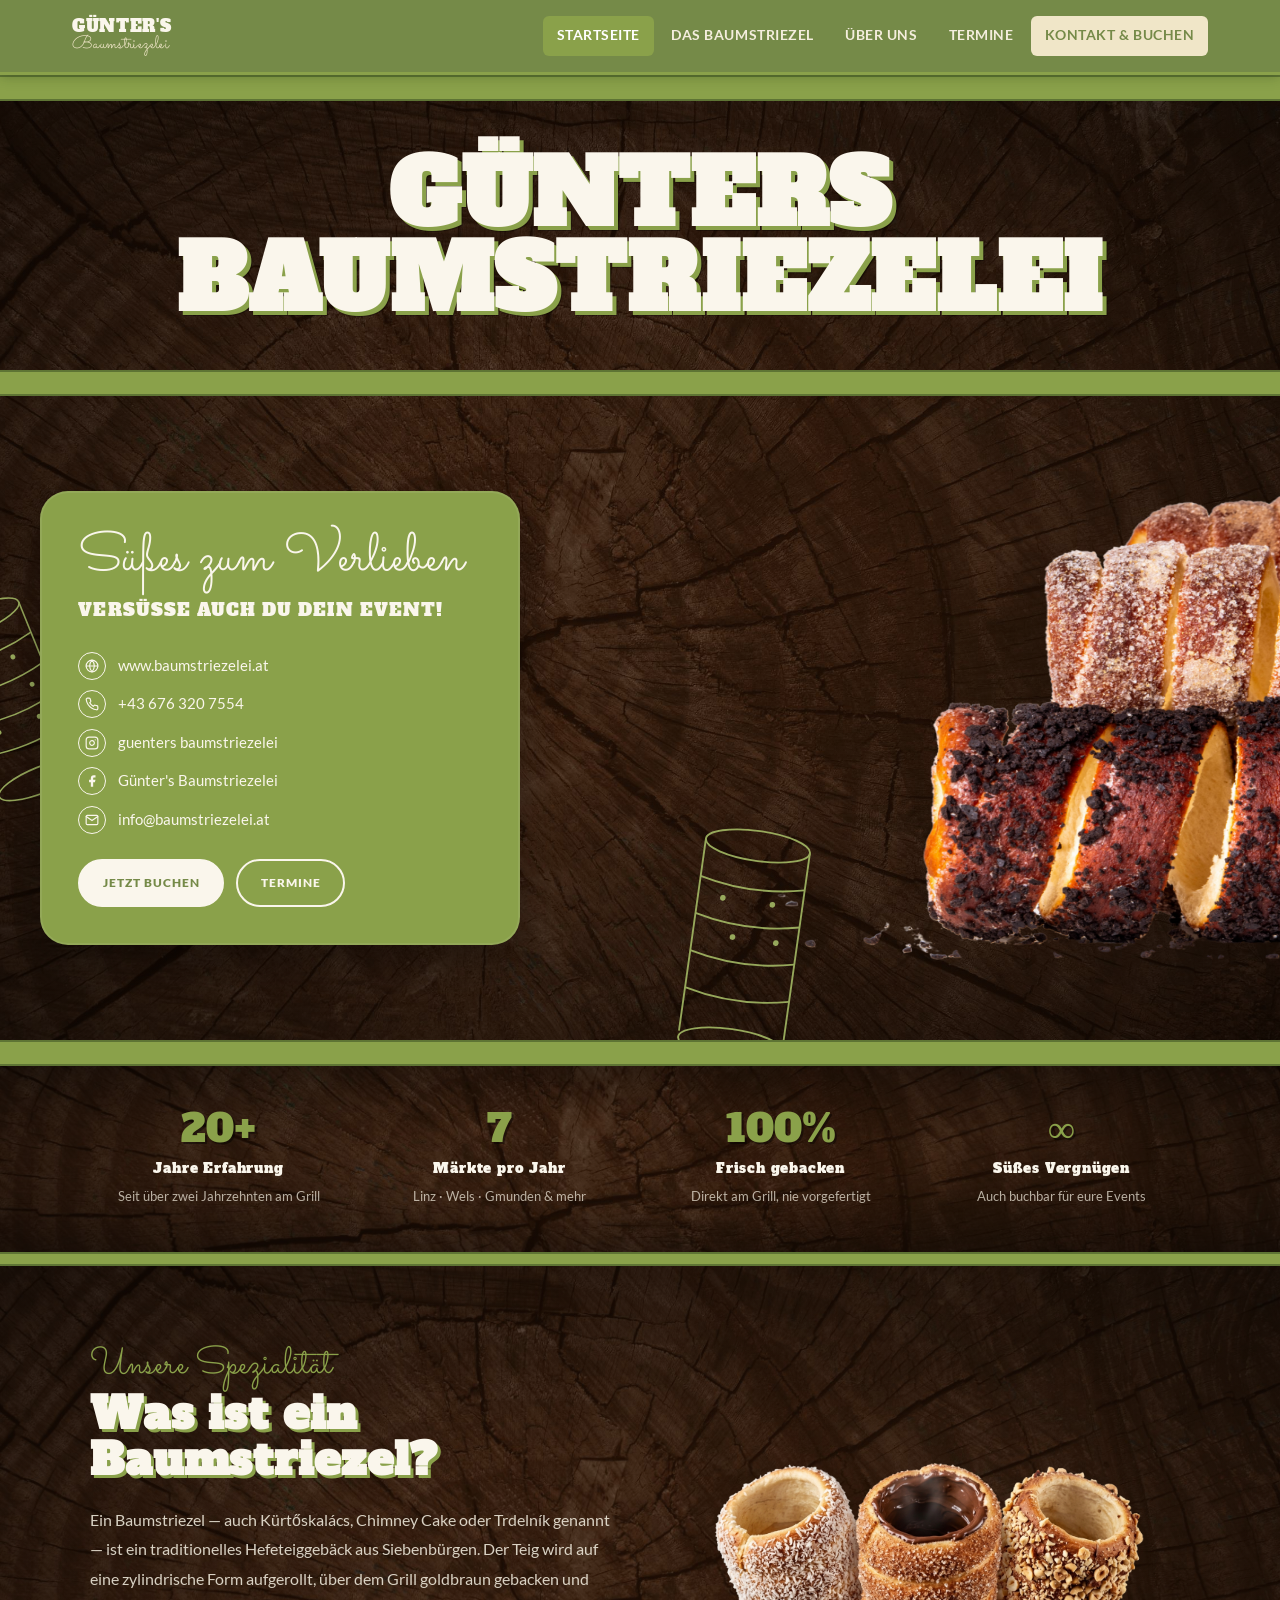
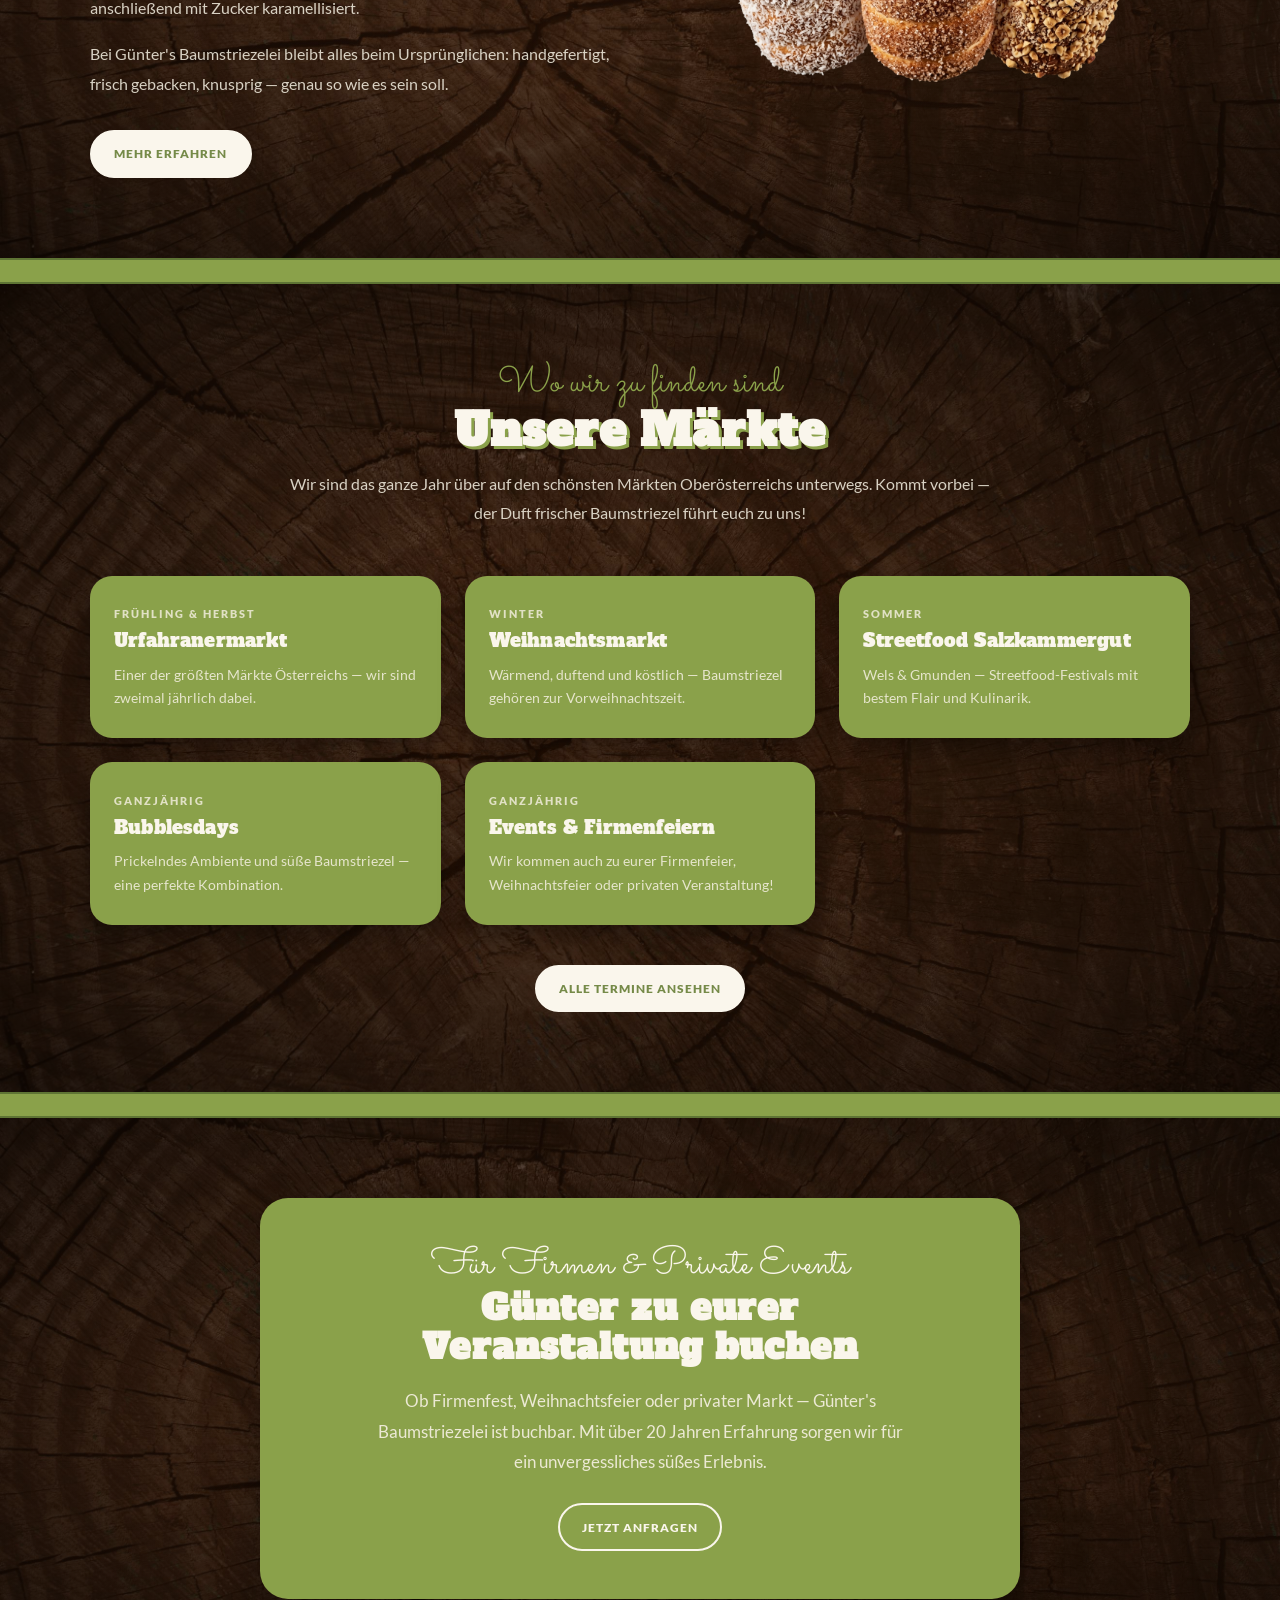
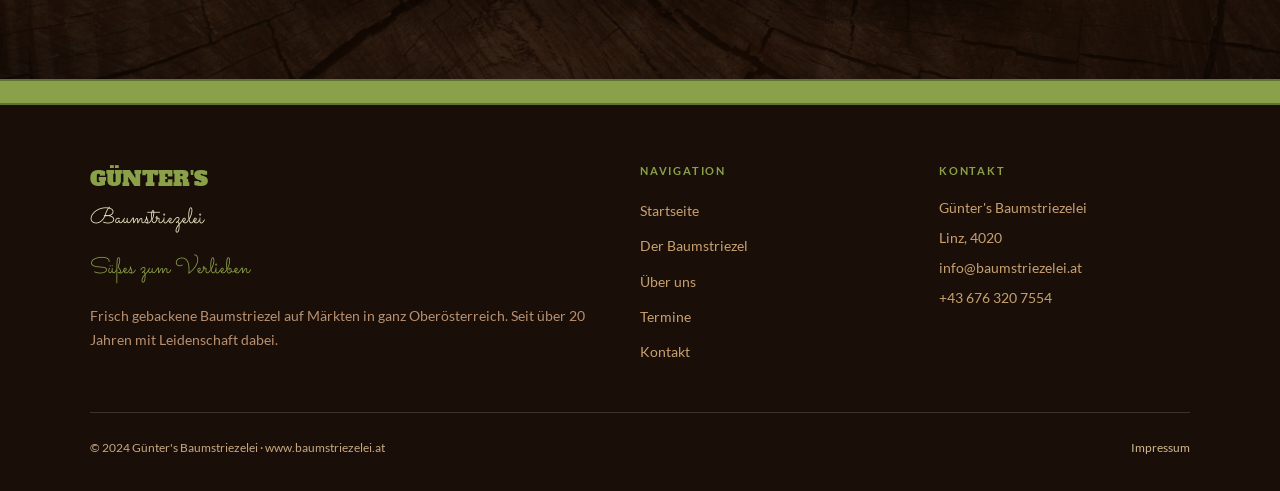
==== commit e8f27853: "das zu der" ====
--- a/index.html
+++ b/index.html
@@ -287,7 +287,7 @@
         <p class="footer-heading">Navigation</p>
         <ul class="footer-links">
           <li><a href="index.html">Startseite</a></li>
-          <li><a href="baumstriezel.html">Das Baumstriezel</a></li>
+          <li><a href="baumstriezel.html">Der Baumstriezel</a></li>
           <li><a href="ueber-guenter.html">Über uns</a></li>
           <!-- Galerie vorübergehend deaktiviert -->
           <!-- <li><a href="galerie.html">Galerie</a></li> -->
--- a/styles.css
+++ b/styles.css
@@ -768,6 +768,10 @@
   color: var(--amber-dark);
   margin-bottom: 0.6rem;
 }
+/* Im Hero-Bereich (grüner Hintergrund) soll das Label weiß sein */
+.page-hero .section-label {
+  color: var(--white);
+}
 
 /* Sektions-Überschrift mit grünem Schatten */
 .section-title {
@@ -1009,7 +1013,8 @@
 
 /* Tablets und kleinere Desktops (unter 880px) */
 @media (max-width: 880px) {
-  .banner-grid { grid-template-columns: 1fr; gap: 2rem; }
+  .banner-grid { grid-template-columns: 1fr; gap: 2rem; justify-items: center; }
+  .olive-card { margin: 0 auto; }
   .hero-photo { height: 320px; }
   .usp-strip-grid { grid-template-columns: repeat(2, 1fr); }
   .about-grid-2 { grid-template-columns: 1fr; gap: 2rem; }
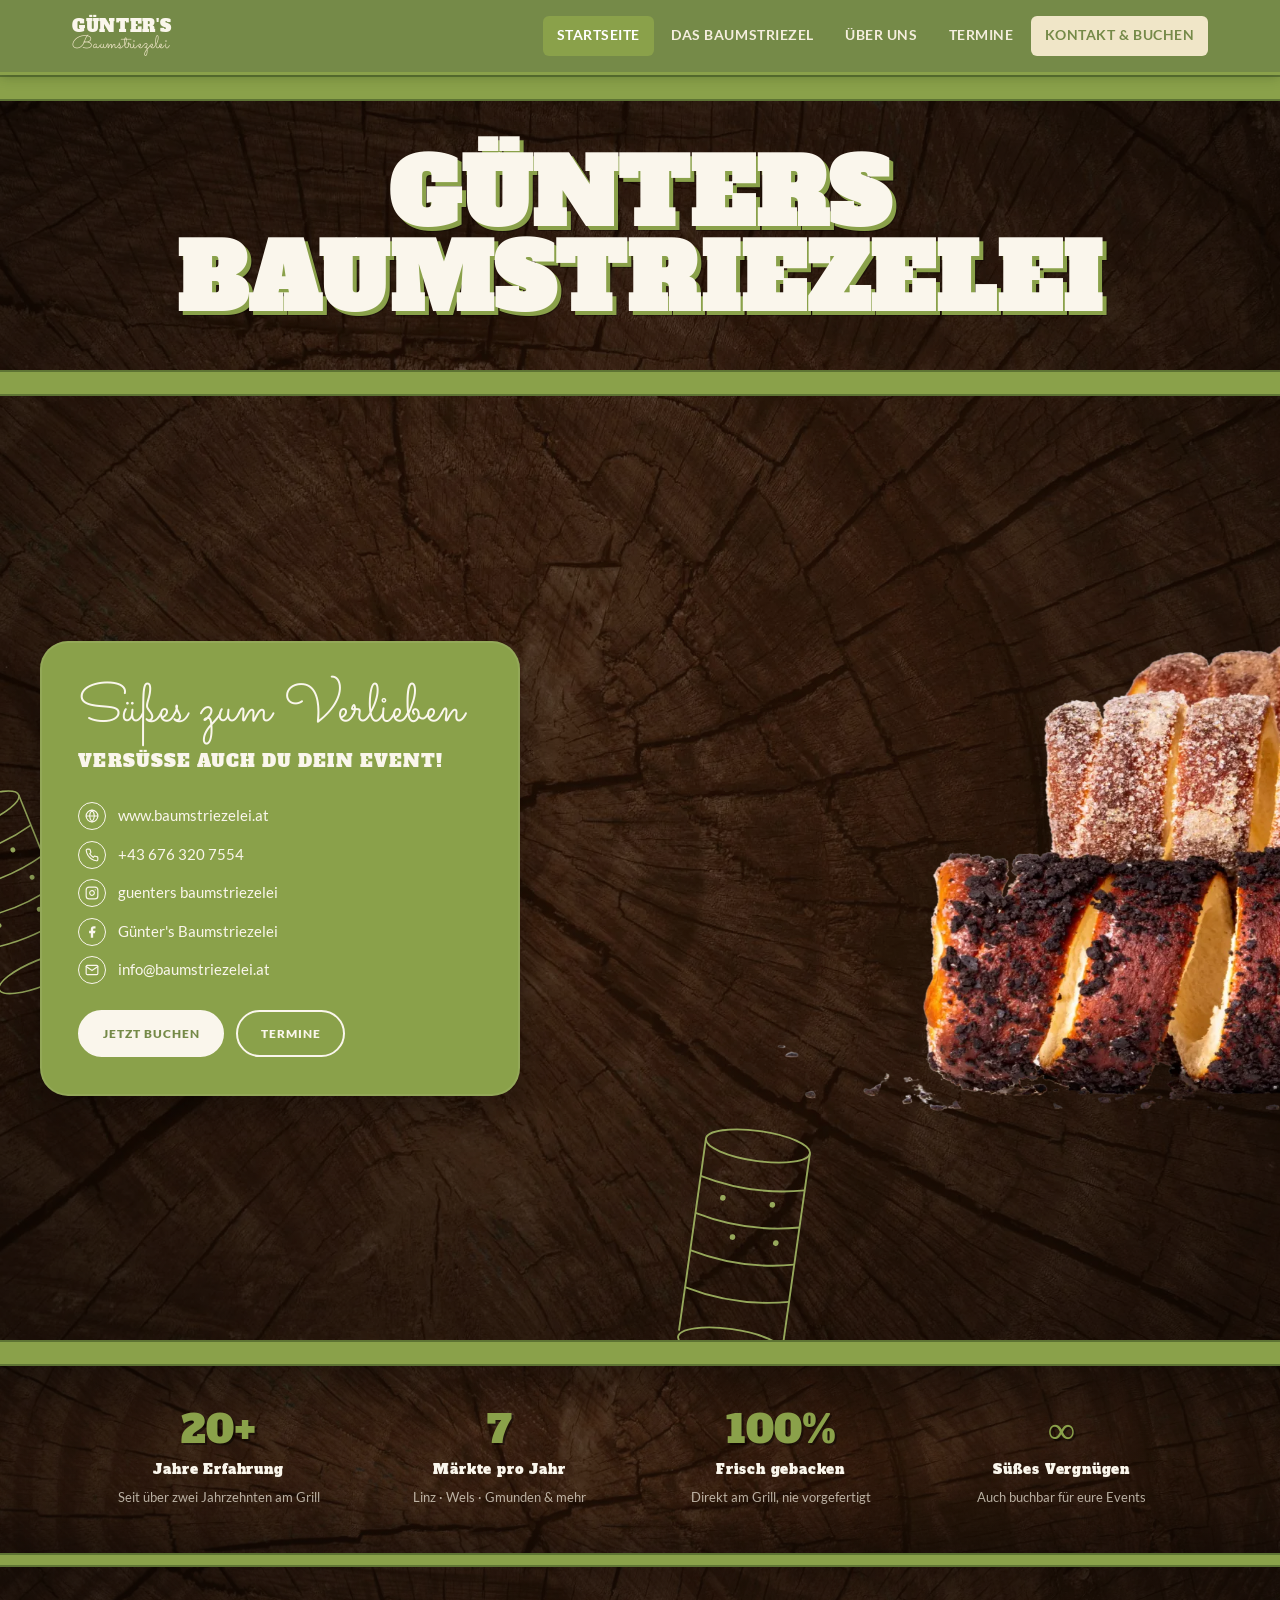
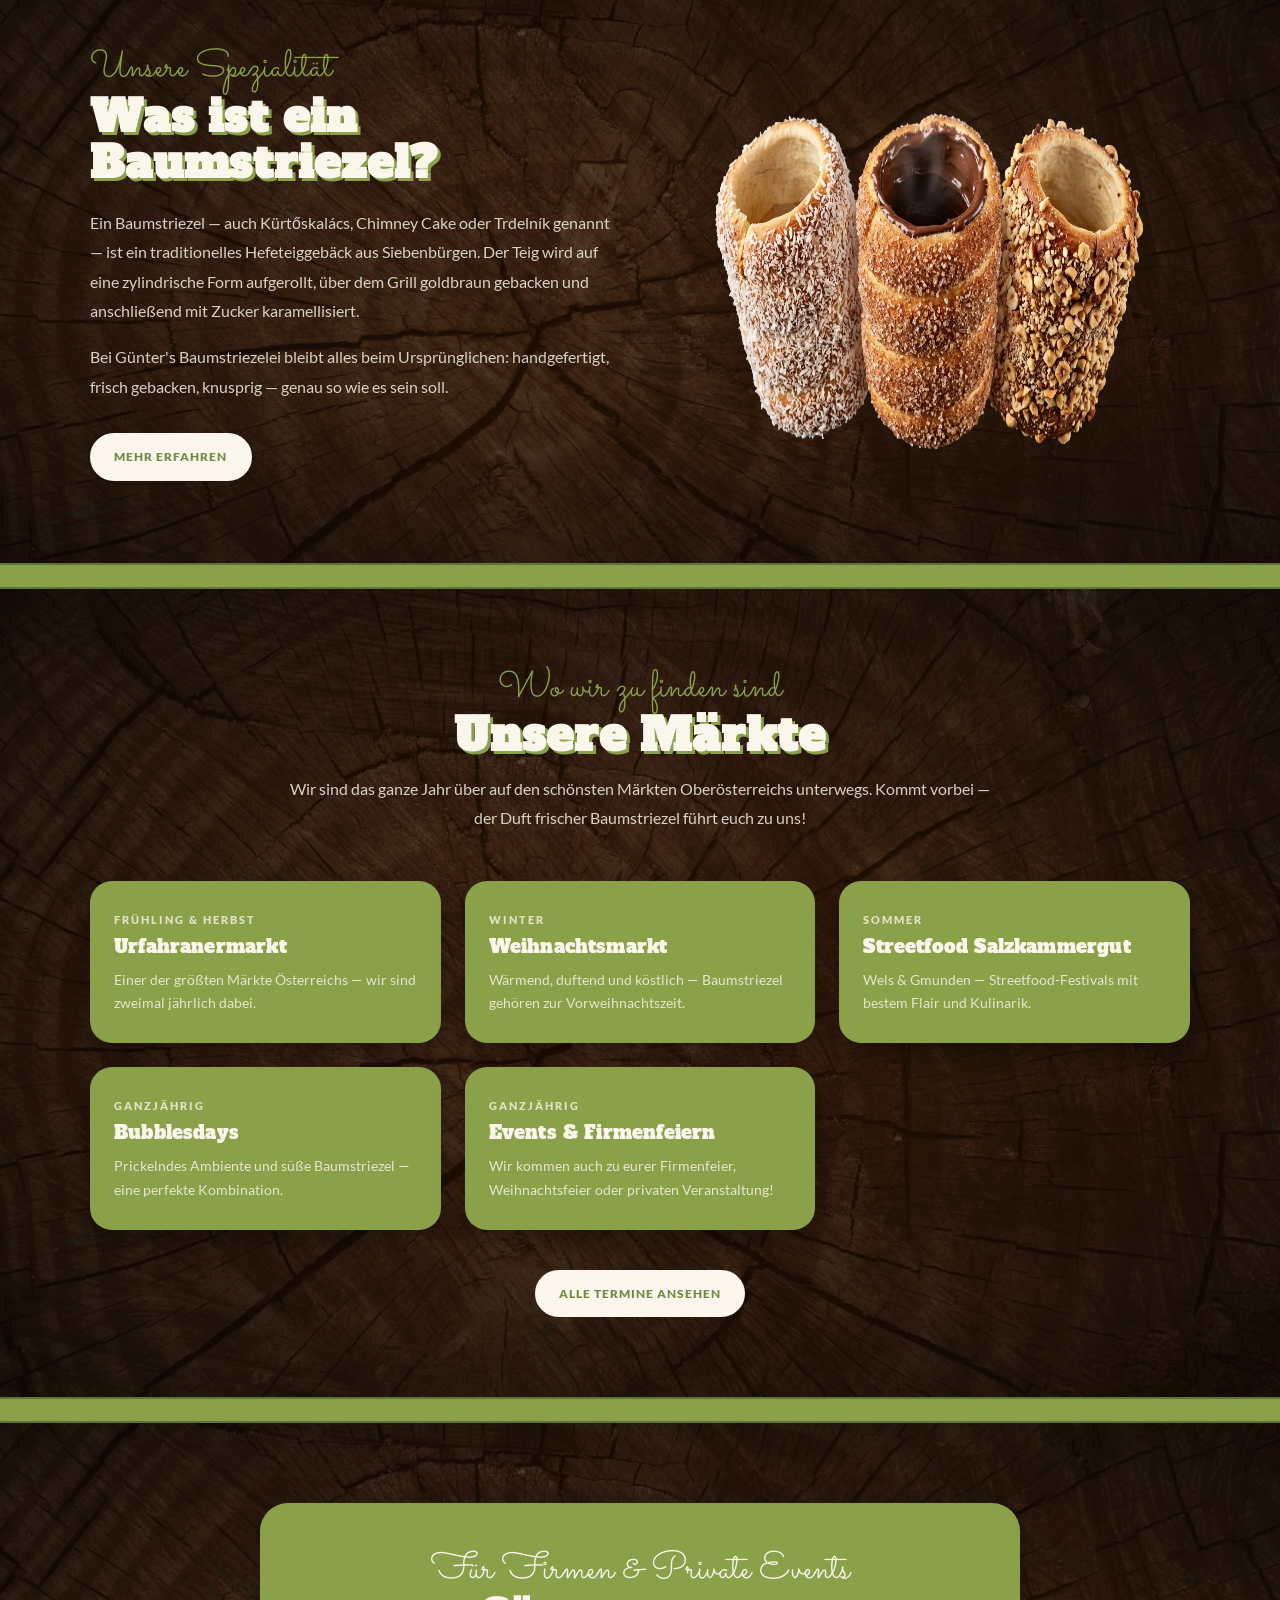
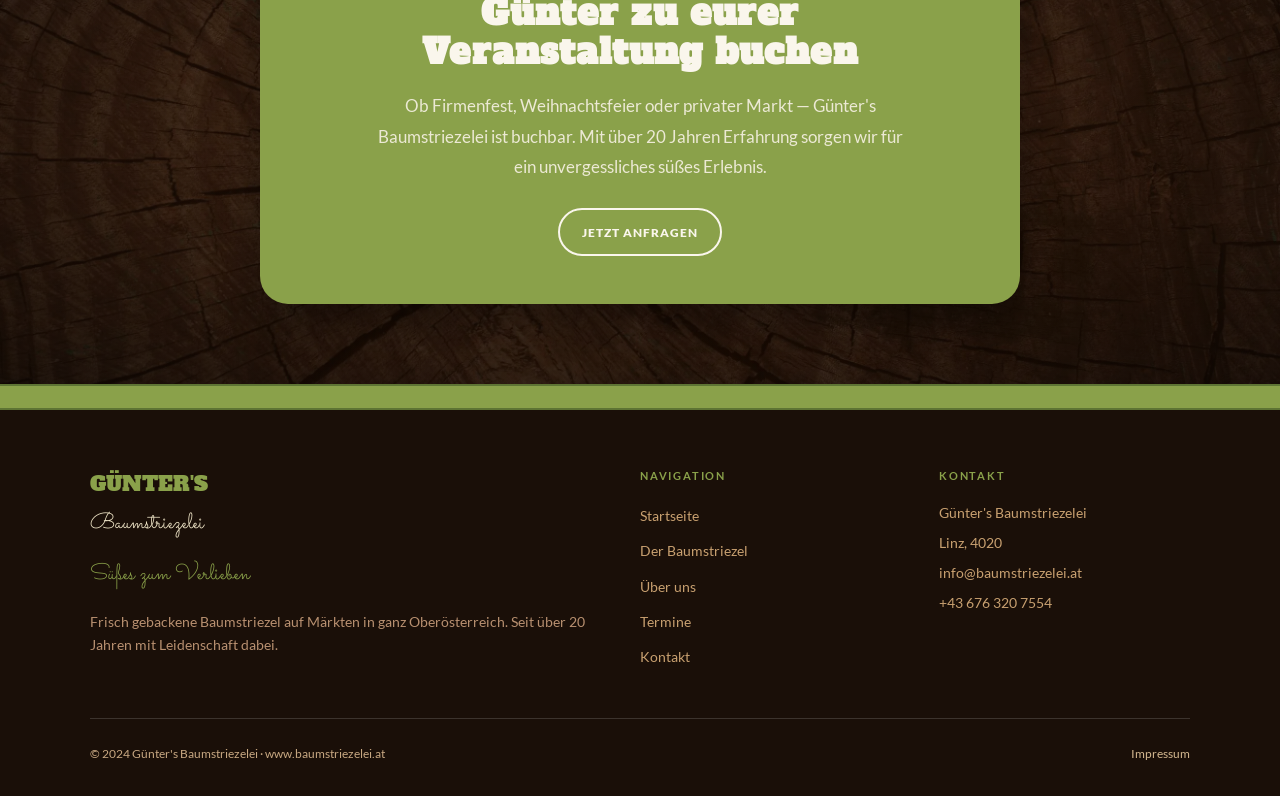
==== commit 9042ac9d: "compress pictures" ====
--- a/index.html
+++ b/index.html
@@ -139,7 +139,7 @@
              Um das Bild zu tauschen: neues Bild in uploads/ legen
              und hier den Dateinamen ändern -->
         <div class="hero-photo has-image">
-          <img src="uploads/Seitenbaumstriezel.png" alt="Frische Baumstriezel mit Schokolade und Zimt-Zucker">
+          <img src="uploads/Seitenbaumstriezel.webp" alt="Frische Baumstriezel mit Schokolade und Zimt-Zucker" width="1200" height="800" fetchpriority="high">
         </div>
       </div>
     </div>
@@ -195,7 +195,7 @@
         <a href="baumstriezel.html" class="pill-btn solid" style="margin-top:1rem;">Mehr erfahren</a>
       </div>
            <div>
-             <img src="uploads/933929d5-e965-45f5-ab84-27c61e8e0952.png" alt="Beschreibung">
+             <img src="uploads/933929d5-e965-45f5-ab84-27c61e8e0952.webp" alt="Baumstriezel Sortiment" width="800" height="436" loading="lazy">
            </div> 
     </div>
   </section>
--- a/styles.css
+++ b/styles.css
@@ -178,7 +178,7 @@
    Wird auf der Startseite für große Bereiche verwendet.
    Das Bild wird mit "multiply" über die Grundfarbe gelegt. */
 .wood-surface {
-  background-image: url("uploads/Holzhintergrund.jpg");
+  background-image: url("uploads/Holzhintergrund.webp");
   background-size: cover;
   background-position: center;
   background-blend-mode: multiply;
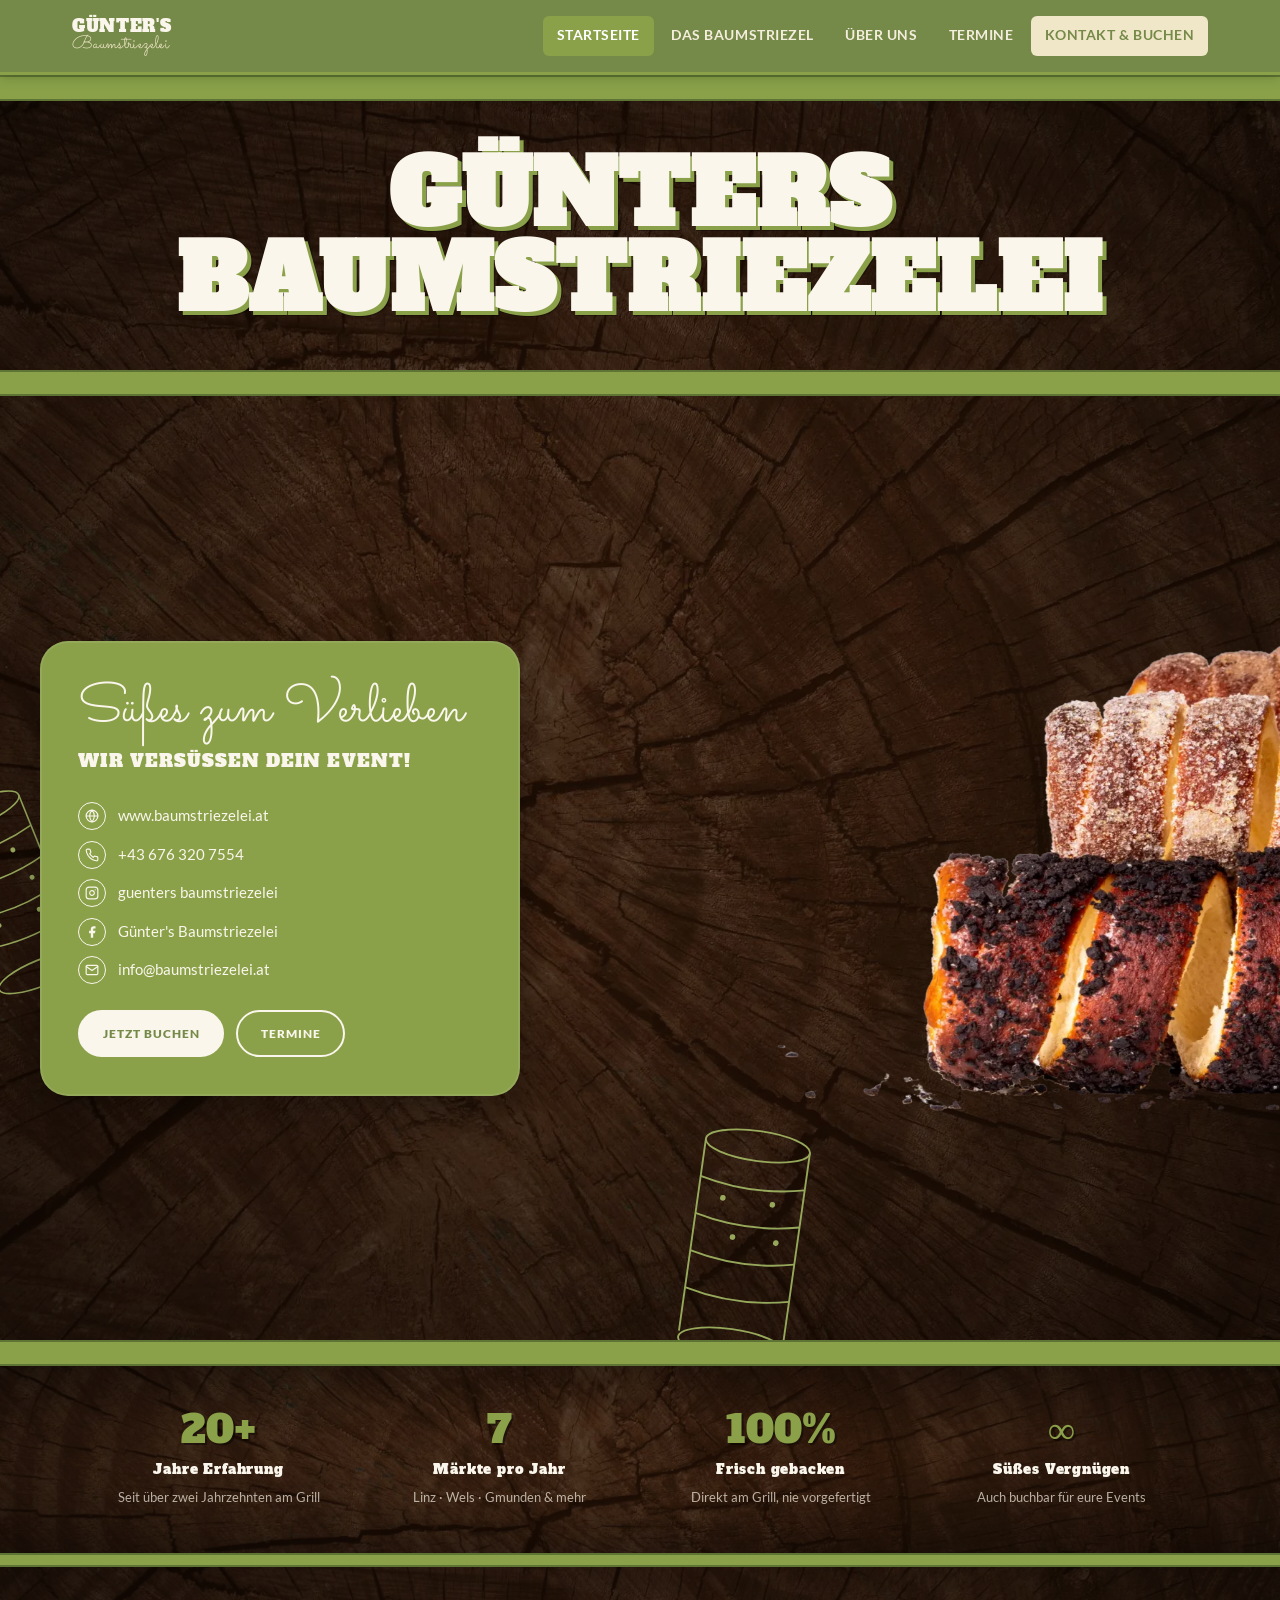
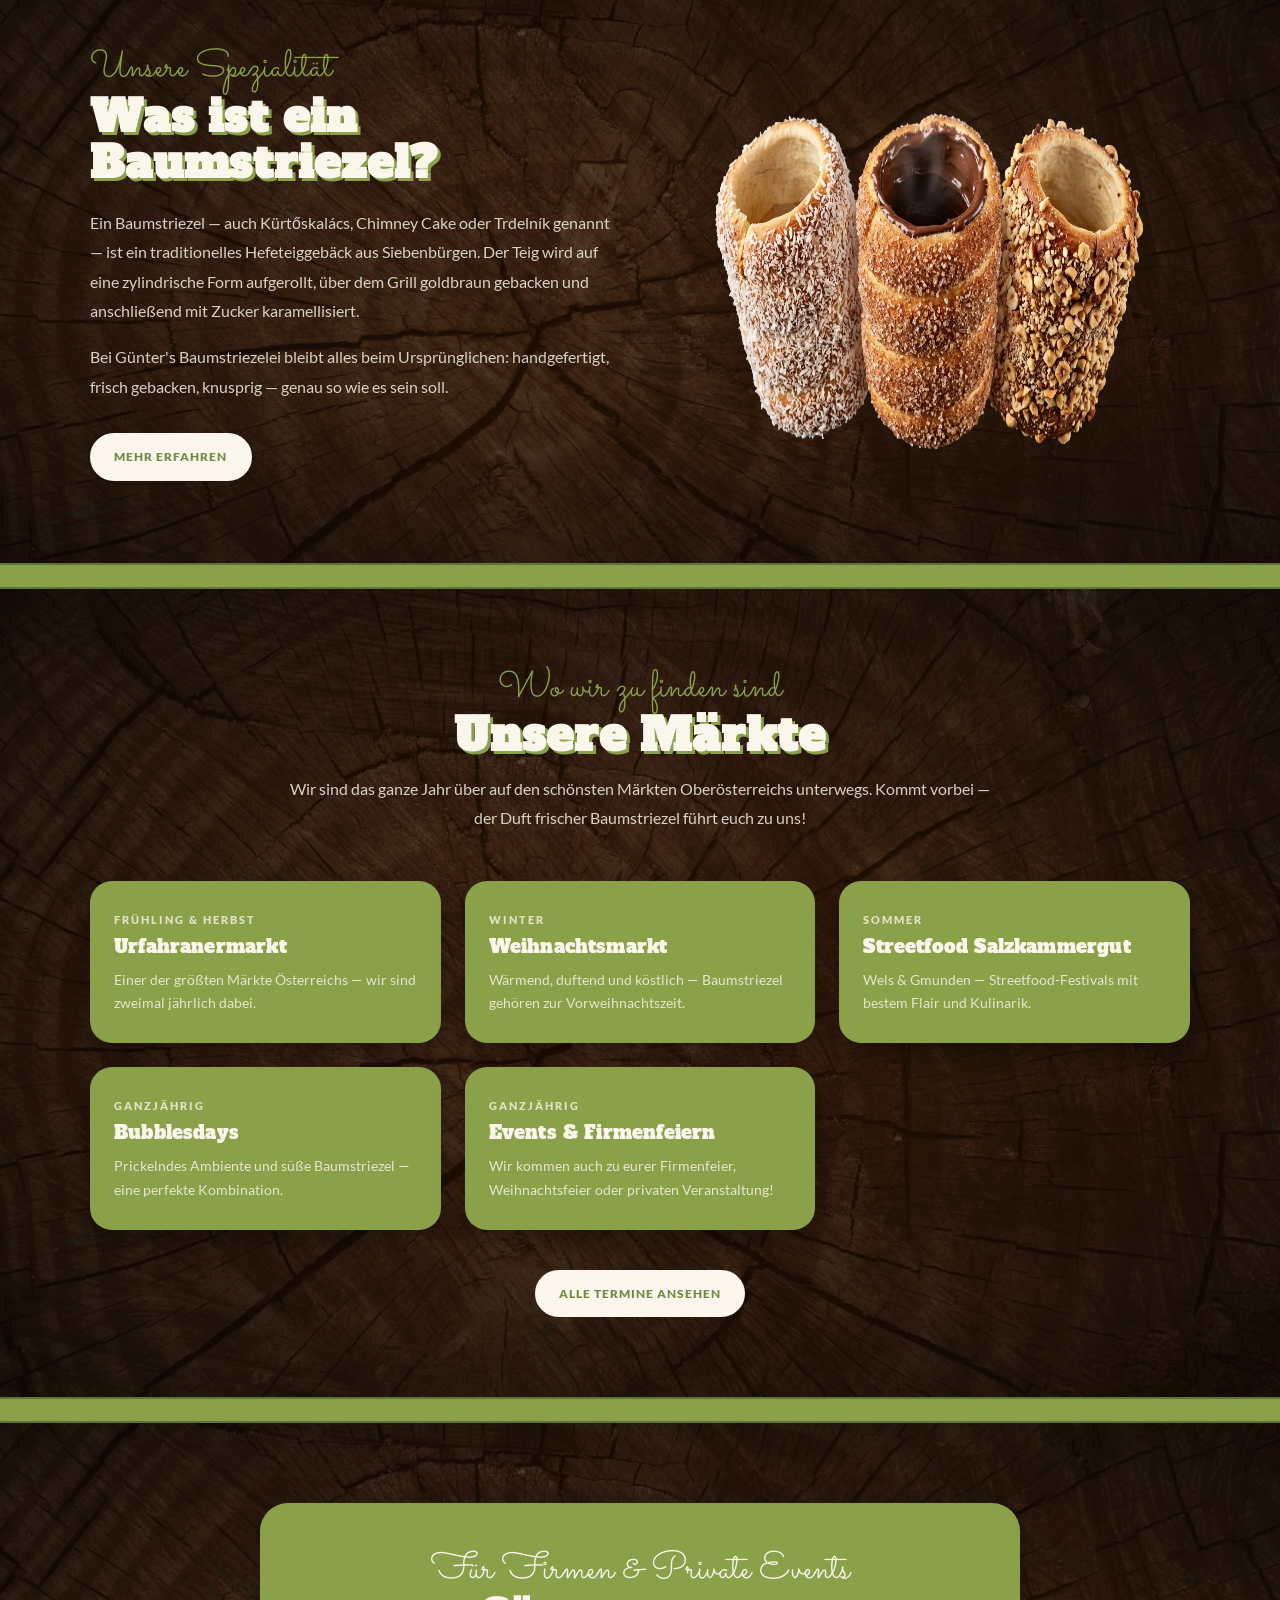
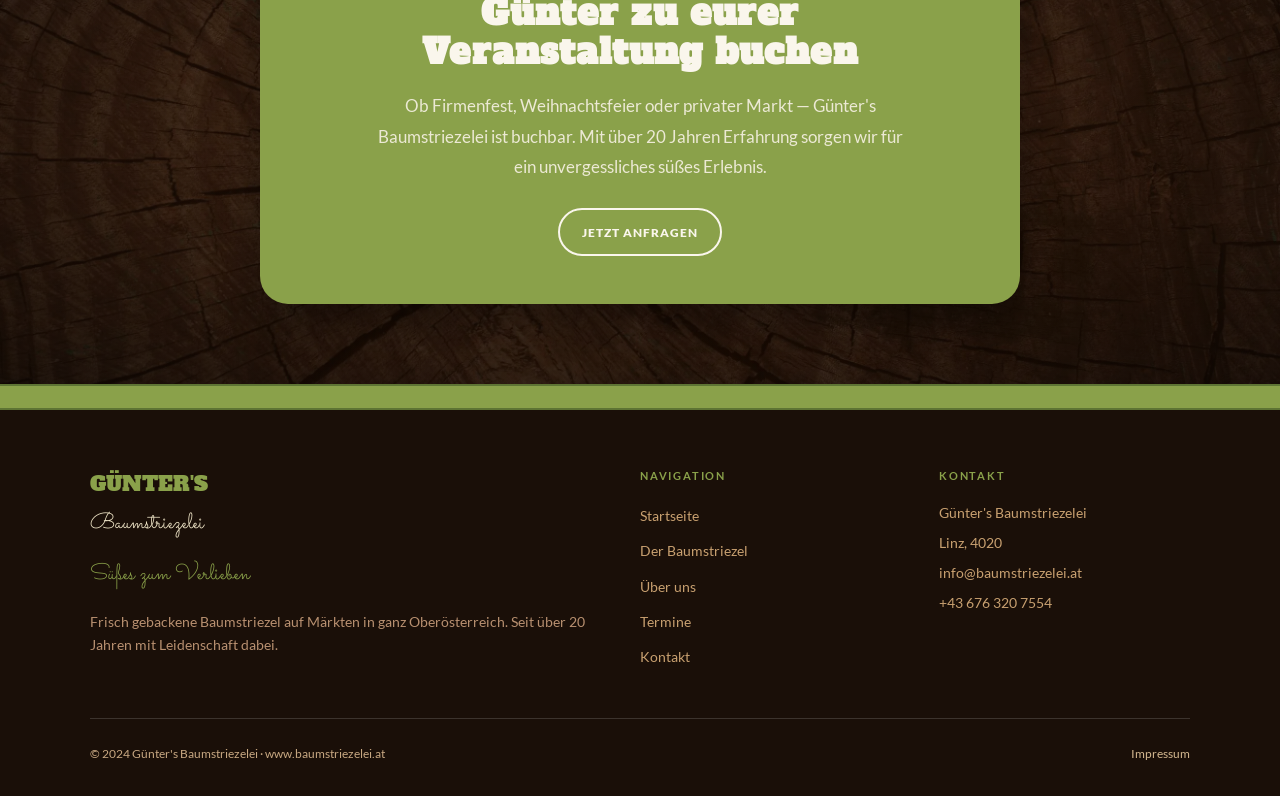
==== commit 0dea532e: "grammer fix" ====
--- a/index.html
+++ b/index.html
@@ -100,7 +100,7 @@
              Hier kannst du Telefonnummer, E-Mail, Social Media ändern -->
         <div class="olive-card">
           <div class="script">Süßes zum Verlieben</div>
-          <div class="caps">Versüße auch du dein Event!</div>
+          <div class="caps">Wir versüßen dein Event!</div>
 
           <!-- Website -->
           <div class="contact-row">
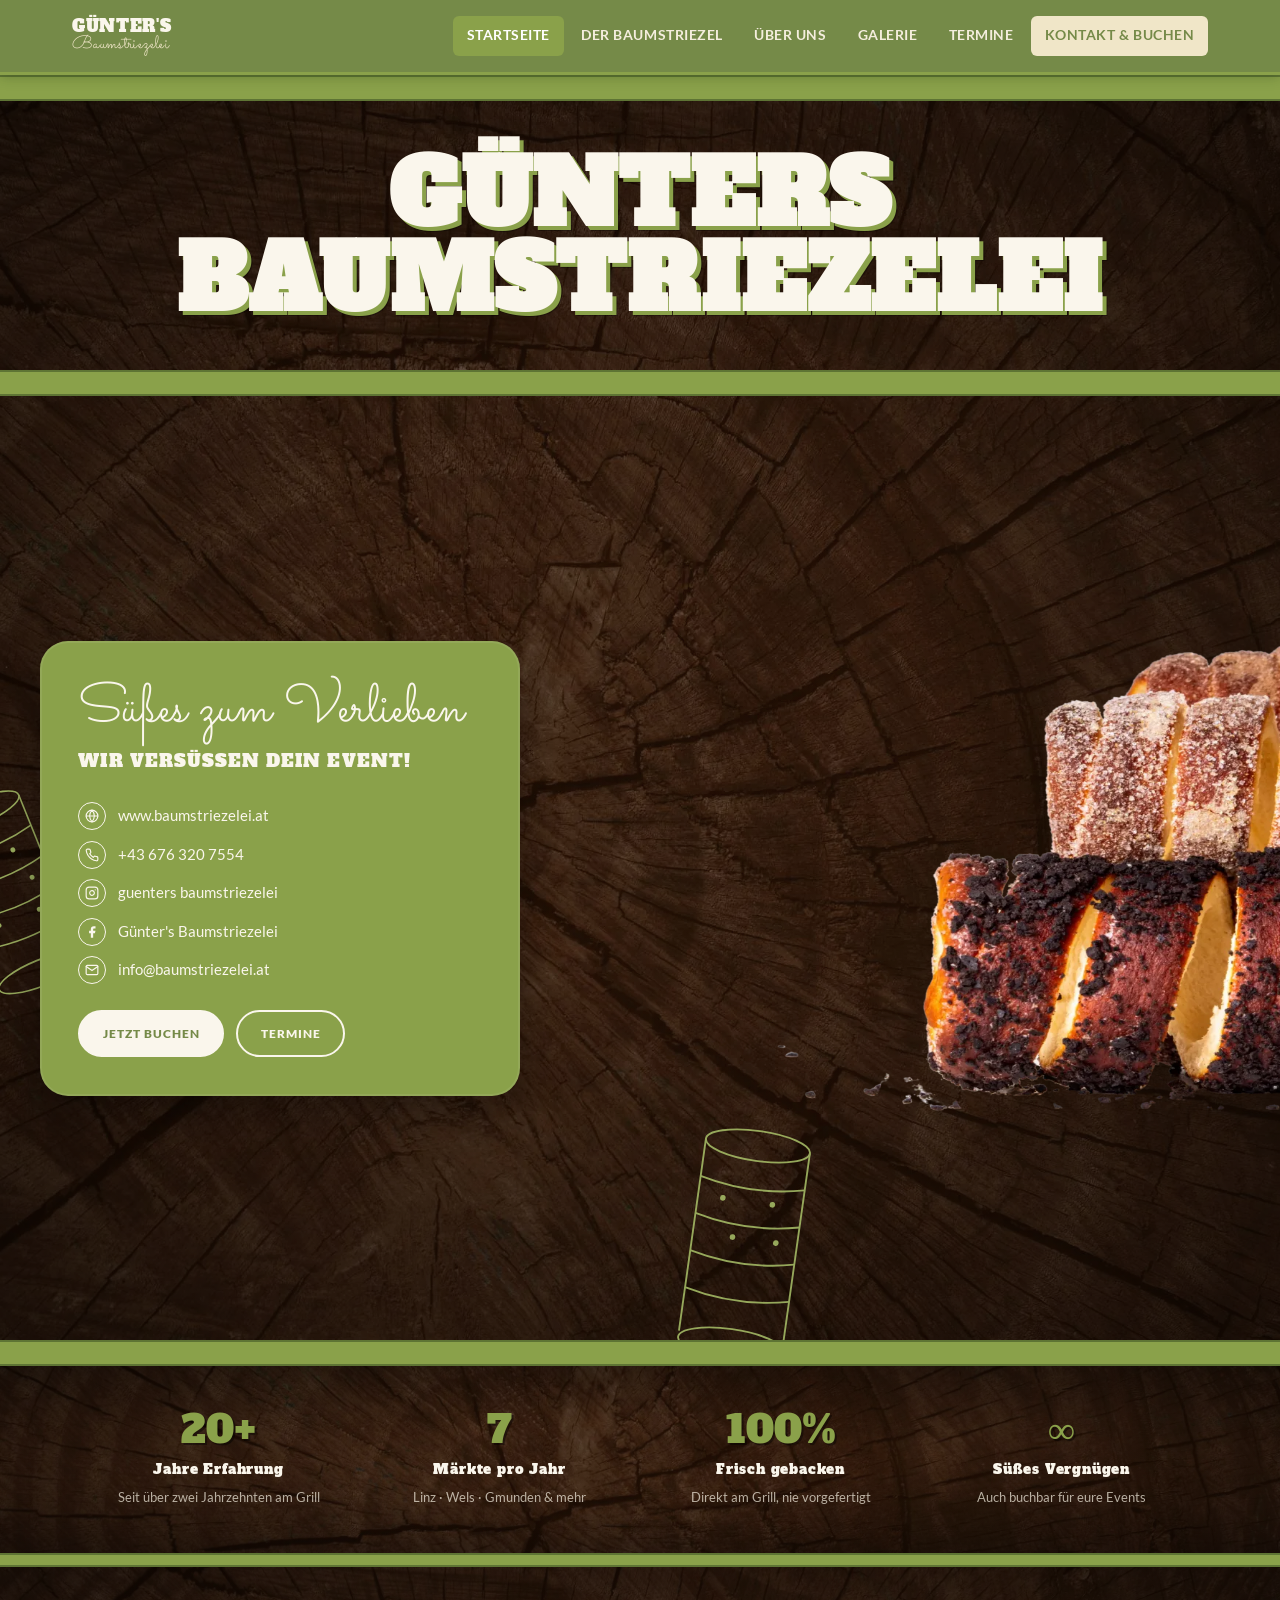
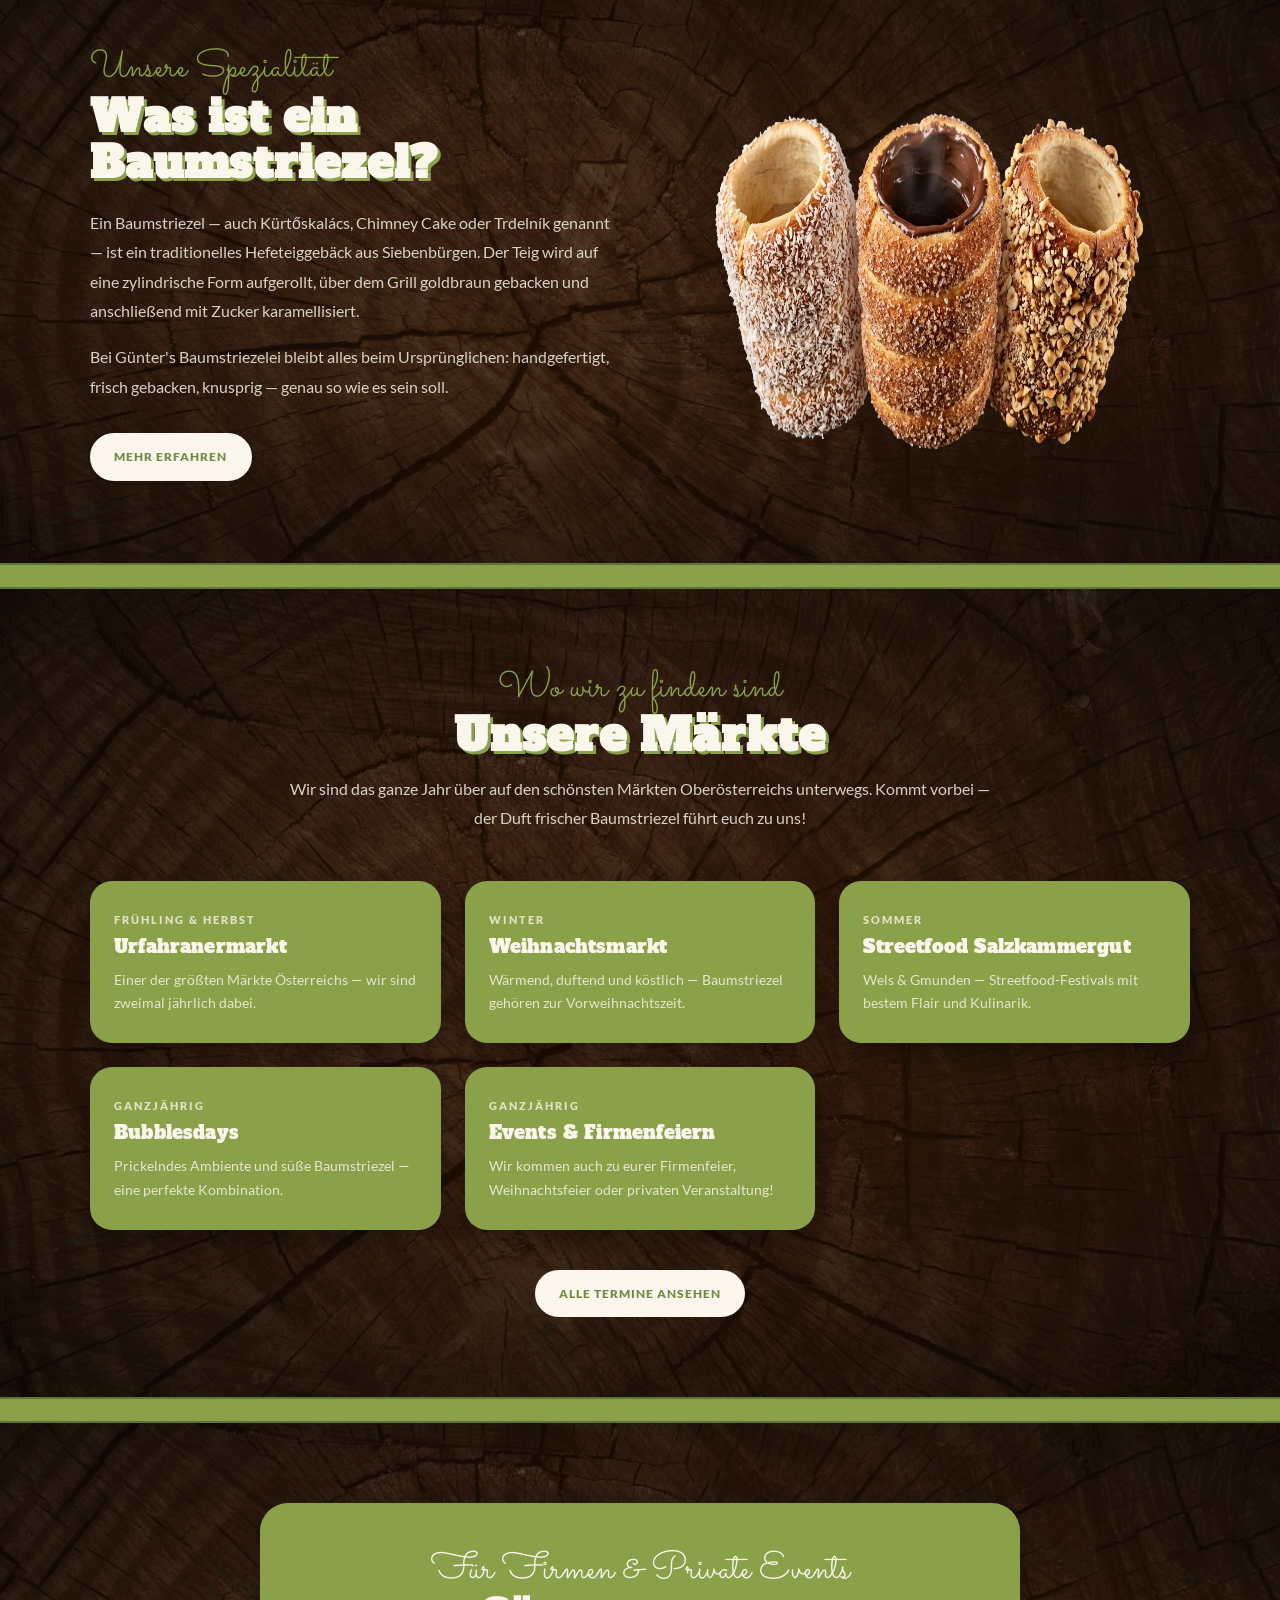
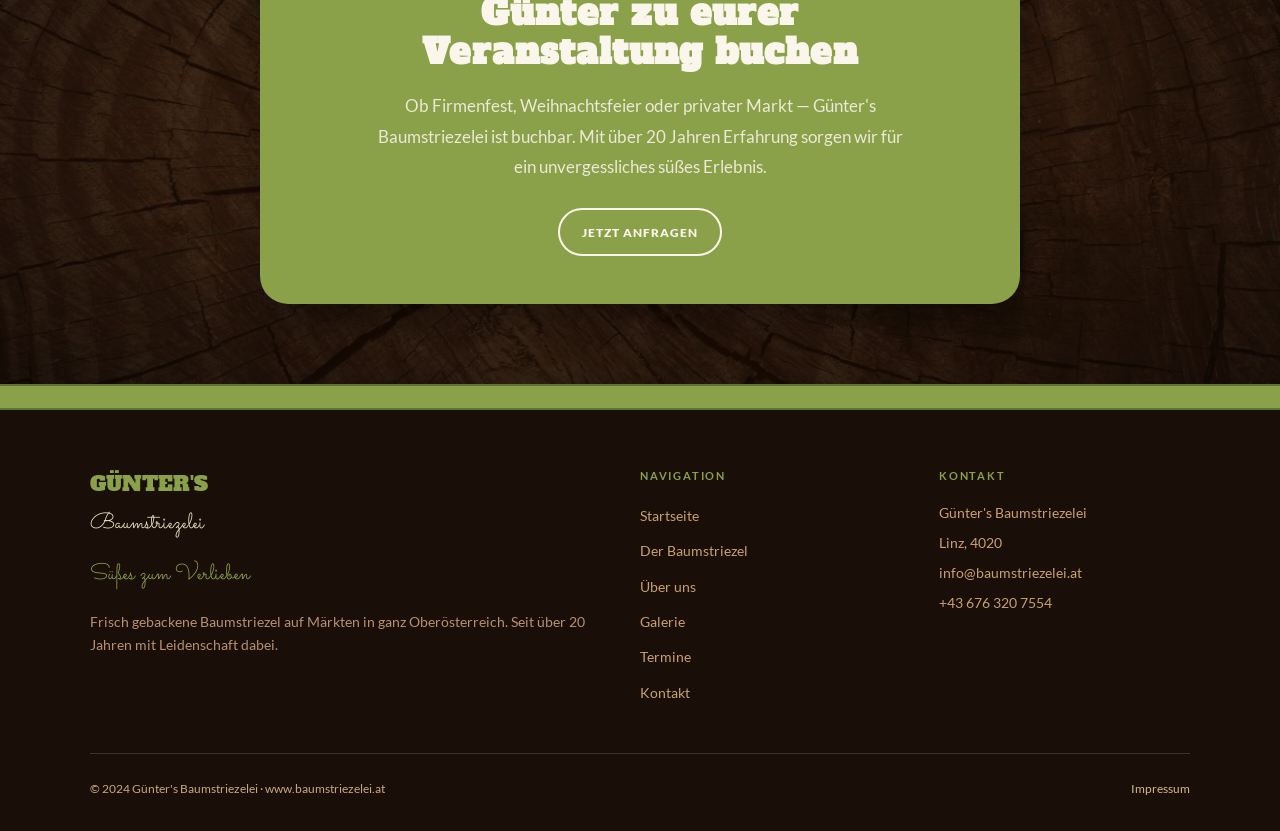
==== commit fd18c074: "Galerie aktiviert, Termine redesigned, Nav & Impressum Fixes - Galerie-Seite mit 8 echten Fotos (Web" ====
--- a/index.html
+++ b/index.html
@@ -39,10 +39,9 @@
     <!-- Menü-Links — "active" markiert die aktuelle Seite -->
     <ul class="nav-links">
       <li><a href="index.html" class="active">Startseite</a></li>
-      <li><a href="baumstriezel.html">Das Baumstriezel</a></li>
+      <li><a href="baumstriezel.html">Der Baumstriezel</a></li>
       <li><a href="ueber-guenter.html">Über uns</a></li>
-      <!-- Galerie vorübergehend deaktiviert — noch keine Bilder vorhanden -->
-      <!-- <li><a href="galerie.html">Galerie</a></li> -->
+      <li><a href="galerie.html">Galerie</a></li>
       <li><a href="termine.html">Termine</a></li>
       <li><a href="kontakt.html" class="nav-book-btn">Kontakt &amp; Buchen</a></li>
     </ul>
@@ -289,8 +288,7 @@
           <li><a href="index.html">Startseite</a></li>
           <li><a href="baumstriezel.html">Der Baumstriezel</a></li>
           <li><a href="ueber-guenter.html">Über uns</a></li>
-          <!-- Galerie vorübergehend deaktiviert -->
-          <!-- <li><a href="galerie.html">Galerie</a></li> -->
+          <li><a href="galerie.html">Galerie</a></li>
           <li><a href="termine.html">Termine</a></li>
           <li><a href="kontakt.html">Kontakt</a></li>
         </ul>
@@ -329,7 +327,7 @@
 <!-- GoatCounter — Besucherstatistiken ohne Cookies (DSGVO-konform)
      Nach Registrierung auf goatcounter.com den Wert "DEIN-SEITENCODE"
      durch deinen Code ersetzen (z.B. "baumstriezelei") -->
-<script data-goatcounter="https://DEIN-SEITENCODE.goatcounter.com/count"
+<script data-goatcounter="https://guentersbaumstriezelei.goatcounter.com/count"
         async src="//gc.zgo.at/count.js"></script>
 
 </body>
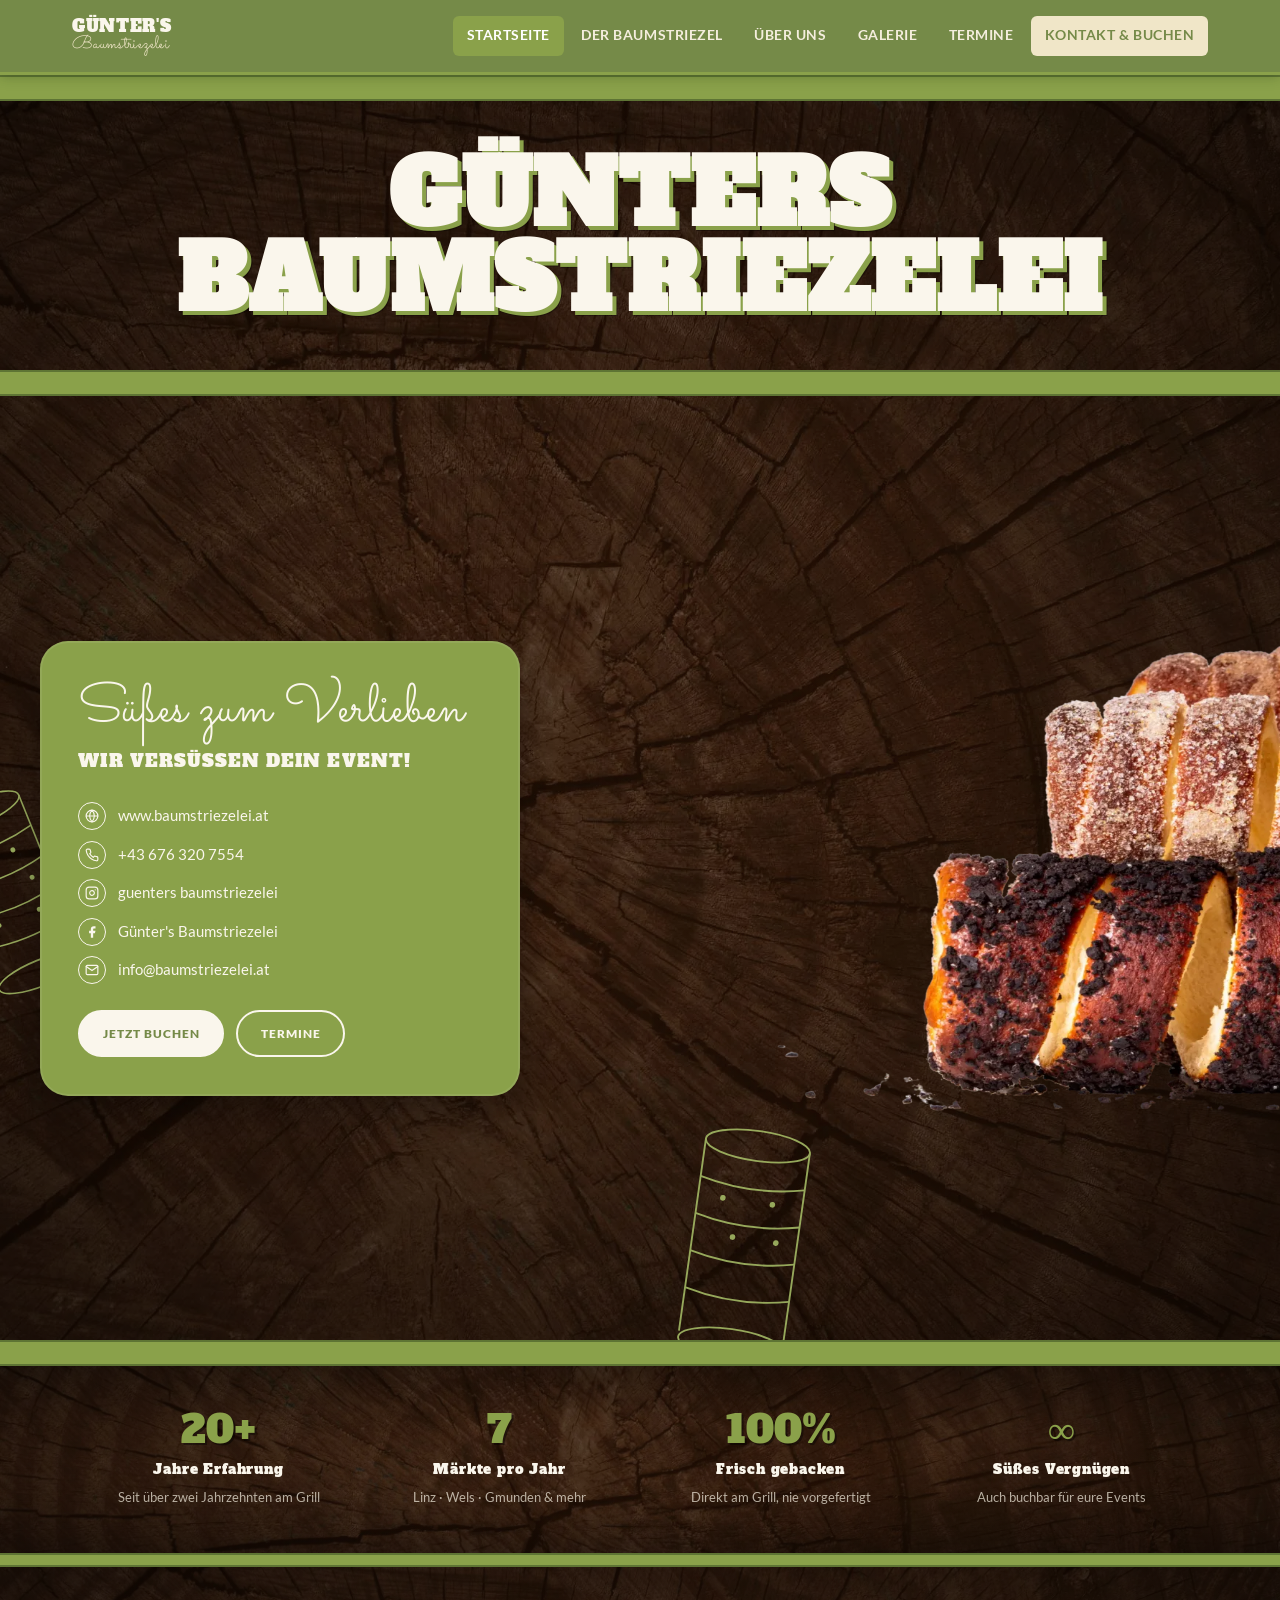
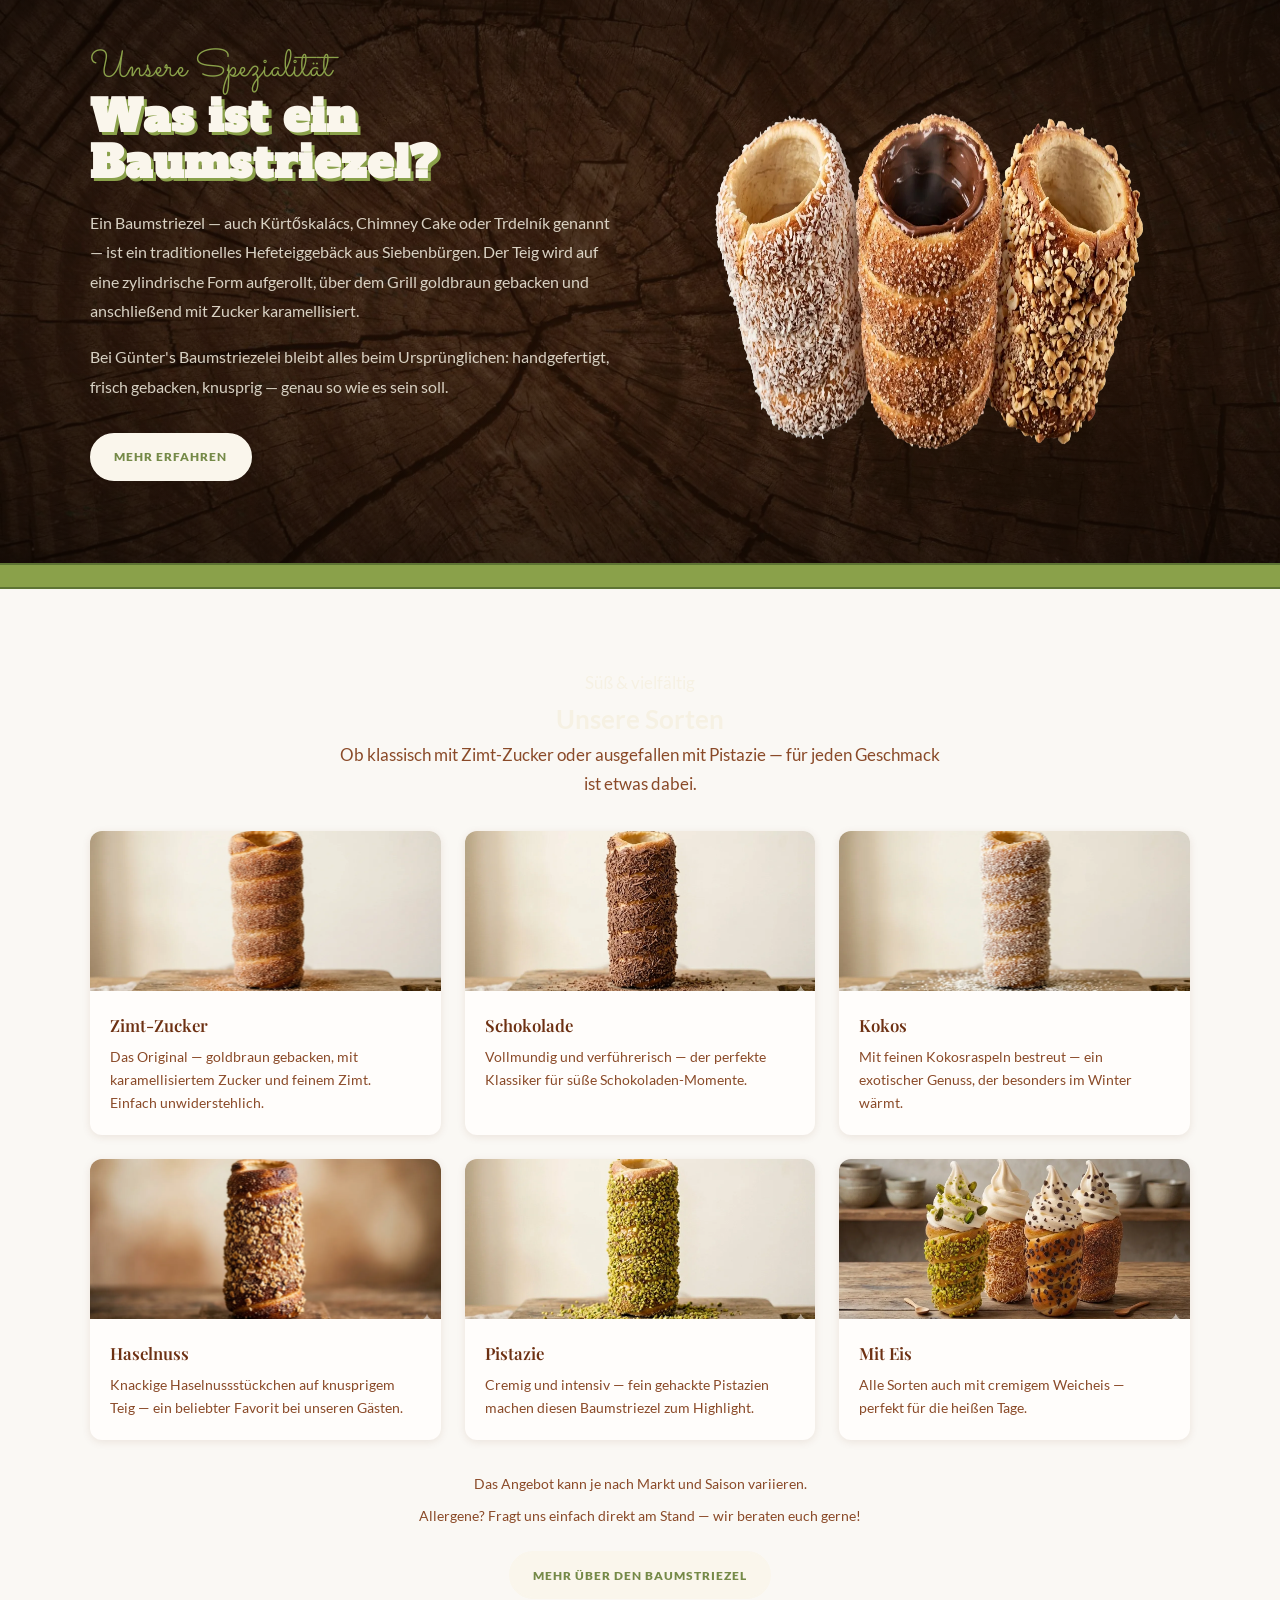
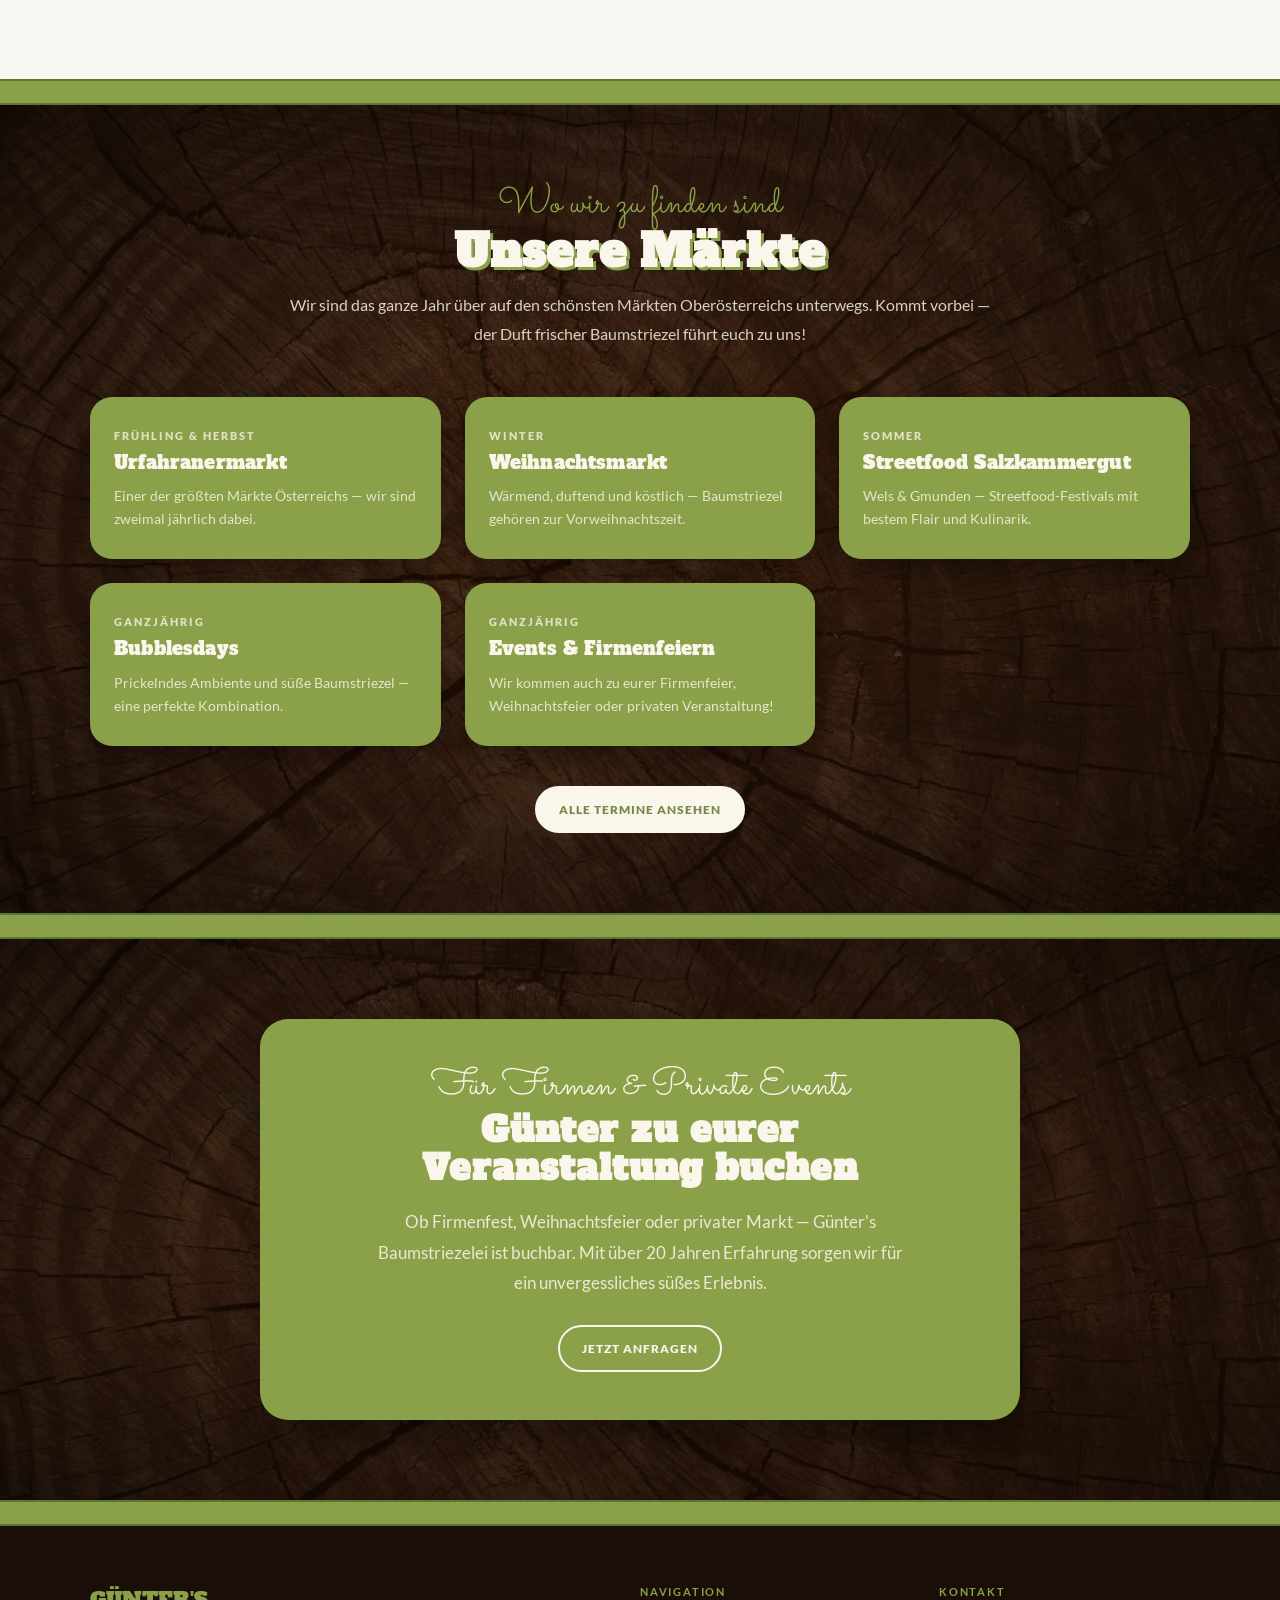
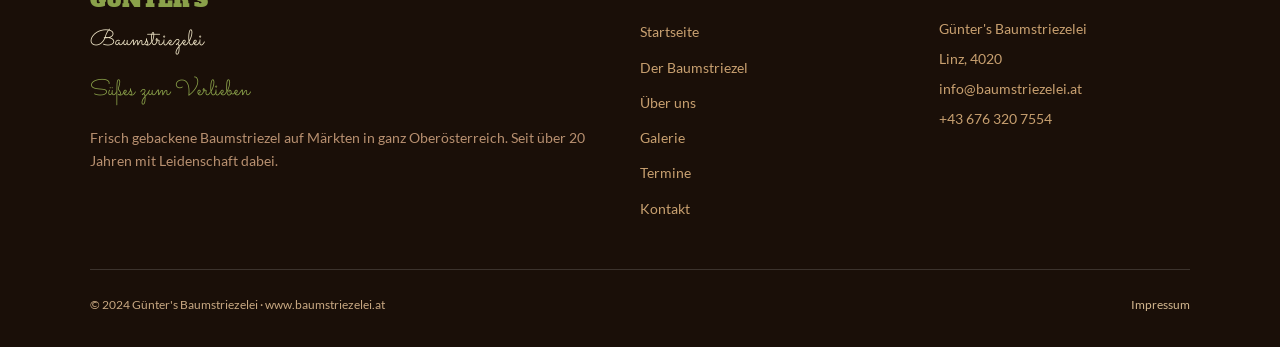
==== commit a2e04e31: "Unsere Sorten: dynamisch aus sorten.json auf Start- und Baumstriezel-Seite Sorten-Karten mit Foto un" ====
--- a/index.html
+++ b/index.html
@@ -11,6 +11,14 @@
 
 <!-- HAUPT-STYLESHEET — alle Farben, Layouts, Abstände -->
 <link rel="stylesheet" href="styles.css">
+<style>
+  @media (max-width: 900px) {
+    #sorten-grid-home { grid-template-columns: 1fr 1fr !important; }
+  }
+  @media (max-width: 600px) {
+    #sorten-grid-home { grid-template-columns: 1fr !important; }
+  }
+</style>
 </head>
 
 <!-- "page-home" gibt der Startseite den dunklen Holz-Hintergrund
@@ -196,6 +204,30 @@
            <div>
              <img src="uploads/933929d5-e965-45f5-ab84-27c61e8e0952.webp" alt="Baumstriezel Sortiment" width="800" height="436" loading="lazy">
            </div> 
+    </div>
+  </section>
+
+  <div class="green-band"></div>
+
+
+  <!-- ============================================
+       UNSERE SORTEN — Wird aus sorten.json geladen
+       Um Sorten zu ändern: einfach sorten.json bearbeiten.
+       ============================================ -->
+  <section class="section section--cream">
+    <div class="container" style="text-align:center;">
+      <div class="heading-script">Süß & vielfältig</div>
+      <h2>Unsere Sorten</h2>
+      <p style="max-width:600px; margin:0 auto 2rem; color:var(--ink-soft); line-height:1.7;">Ob klassisch mit Zimt-Zucker oder ausgefallen mit Pistazie — für jeden Geschmack ist etwas dabei.</p>
+
+      <div id="sorten-grid-home" style="display:grid; grid-template-columns:repeat(3,1fr); gap:1.5rem; text-align:left;"></div>
+
+      <div style="margin-top:2rem;">
+        <p style="font-size:0.88rem; color:var(--ink-soft); line-height:1.7; margin-bottom:0.5rem;">Das Angebot kann je nach Markt und Saison variieren.</p>
+        <p style="font-size:0.88rem; color:var(--ink-soft); line-height:1.7;">Allergene? Fragt uns einfach direkt am Stand — wir beraten euch gerne!</p>
+      </div>
+
+      <a href="baumstriezel.html" class="pill-btn solid" style="margin-top:1.5rem;">Mehr über den Baumstriezel</a>
     </div>
   </section>
 
@@ -314,6 +346,21 @@
      Muss nicht geändert werden
      ============================================ -->
 <script>
+  fetch('sorten.json')
+    .then(function(r) { return r.json(); })
+    .then(function(sorten) {
+      var grid = document.getElementById('sorten-grid-home');
+      if (!grid) return;
+      sorten.forEach(function(s) {
+        grid.innerHTML += '<div style="background:var(--white); border-radius:var(--radius-lg); overflow:hidden; box-shadow:var(--shadow-sm);">' +
+          '<img src="' + s.bild + '" alt="' + s.name + '" loading="lazy" style="width:100%; height:160px; object-fit:cover;">' +
+          '<div style="padding:1.25rem;">' +
+          '<p style="font-family:var(--font-display); font-size:1.05rem; font-weight:600; color:var(--ink); margin-bottom:0.4rem;">' + s.name + '</p>' +
+          '<p style="font-size:0.87rem; color:var(--ink-soft); line-height:1.65;">' + s.beschreibung + '</p>' +
+          '</div></div>';
+      });
+    });
+
   const toggle = document.querySelector('.nav-toggle');
   const links = document.querySelector('.nav-links');
   if (toggle && links) {
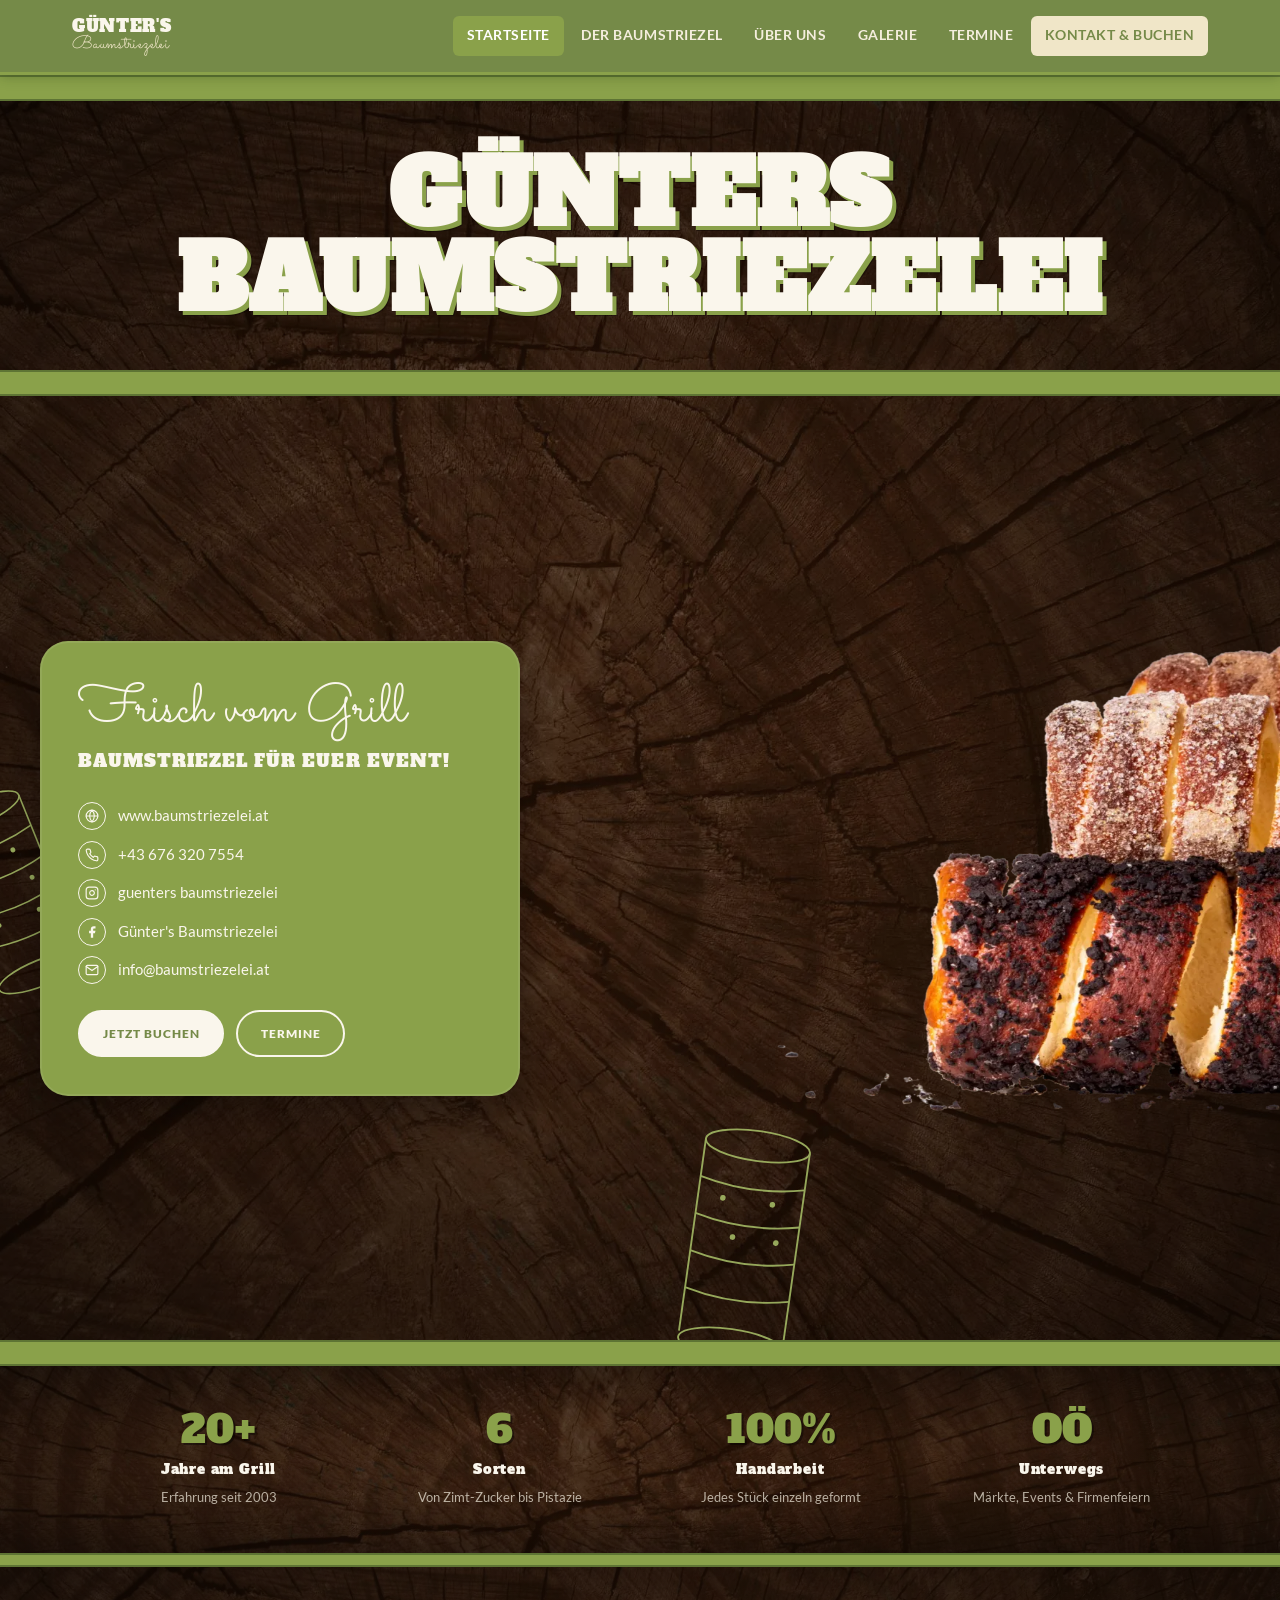
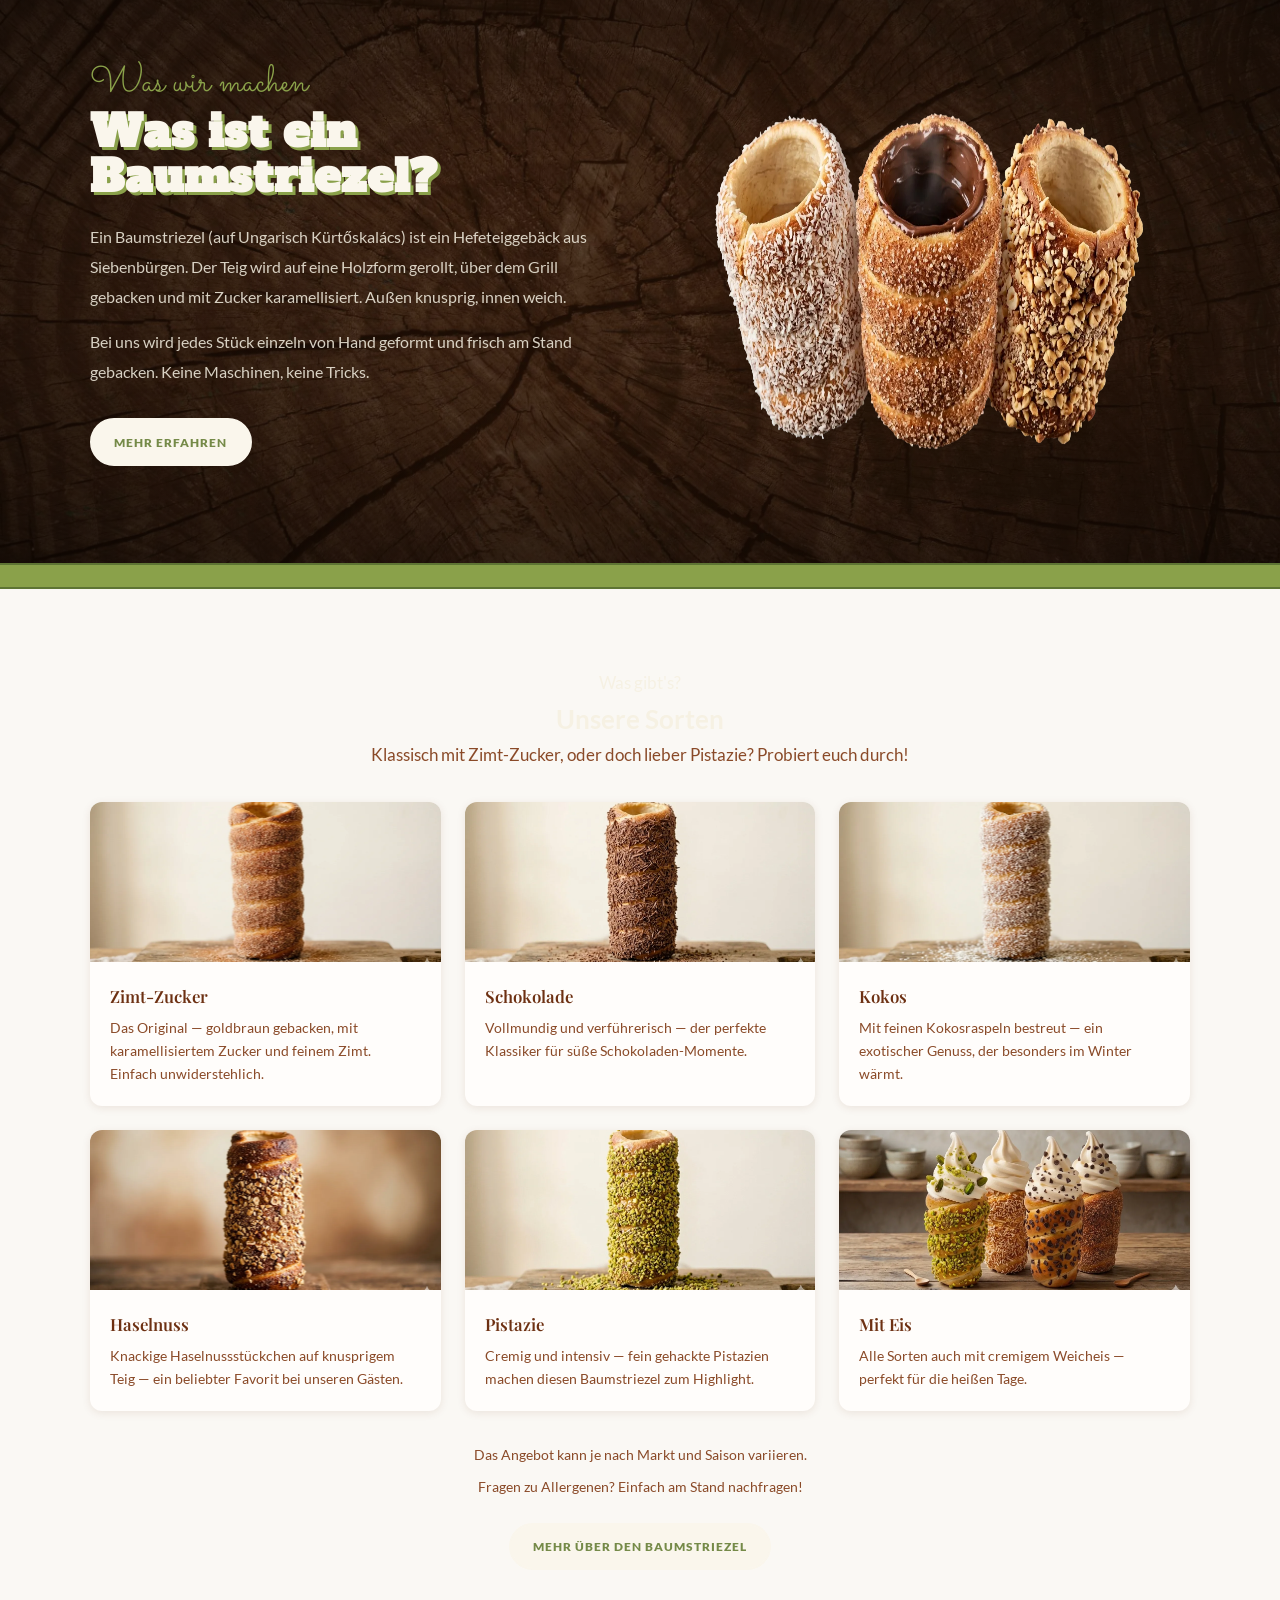
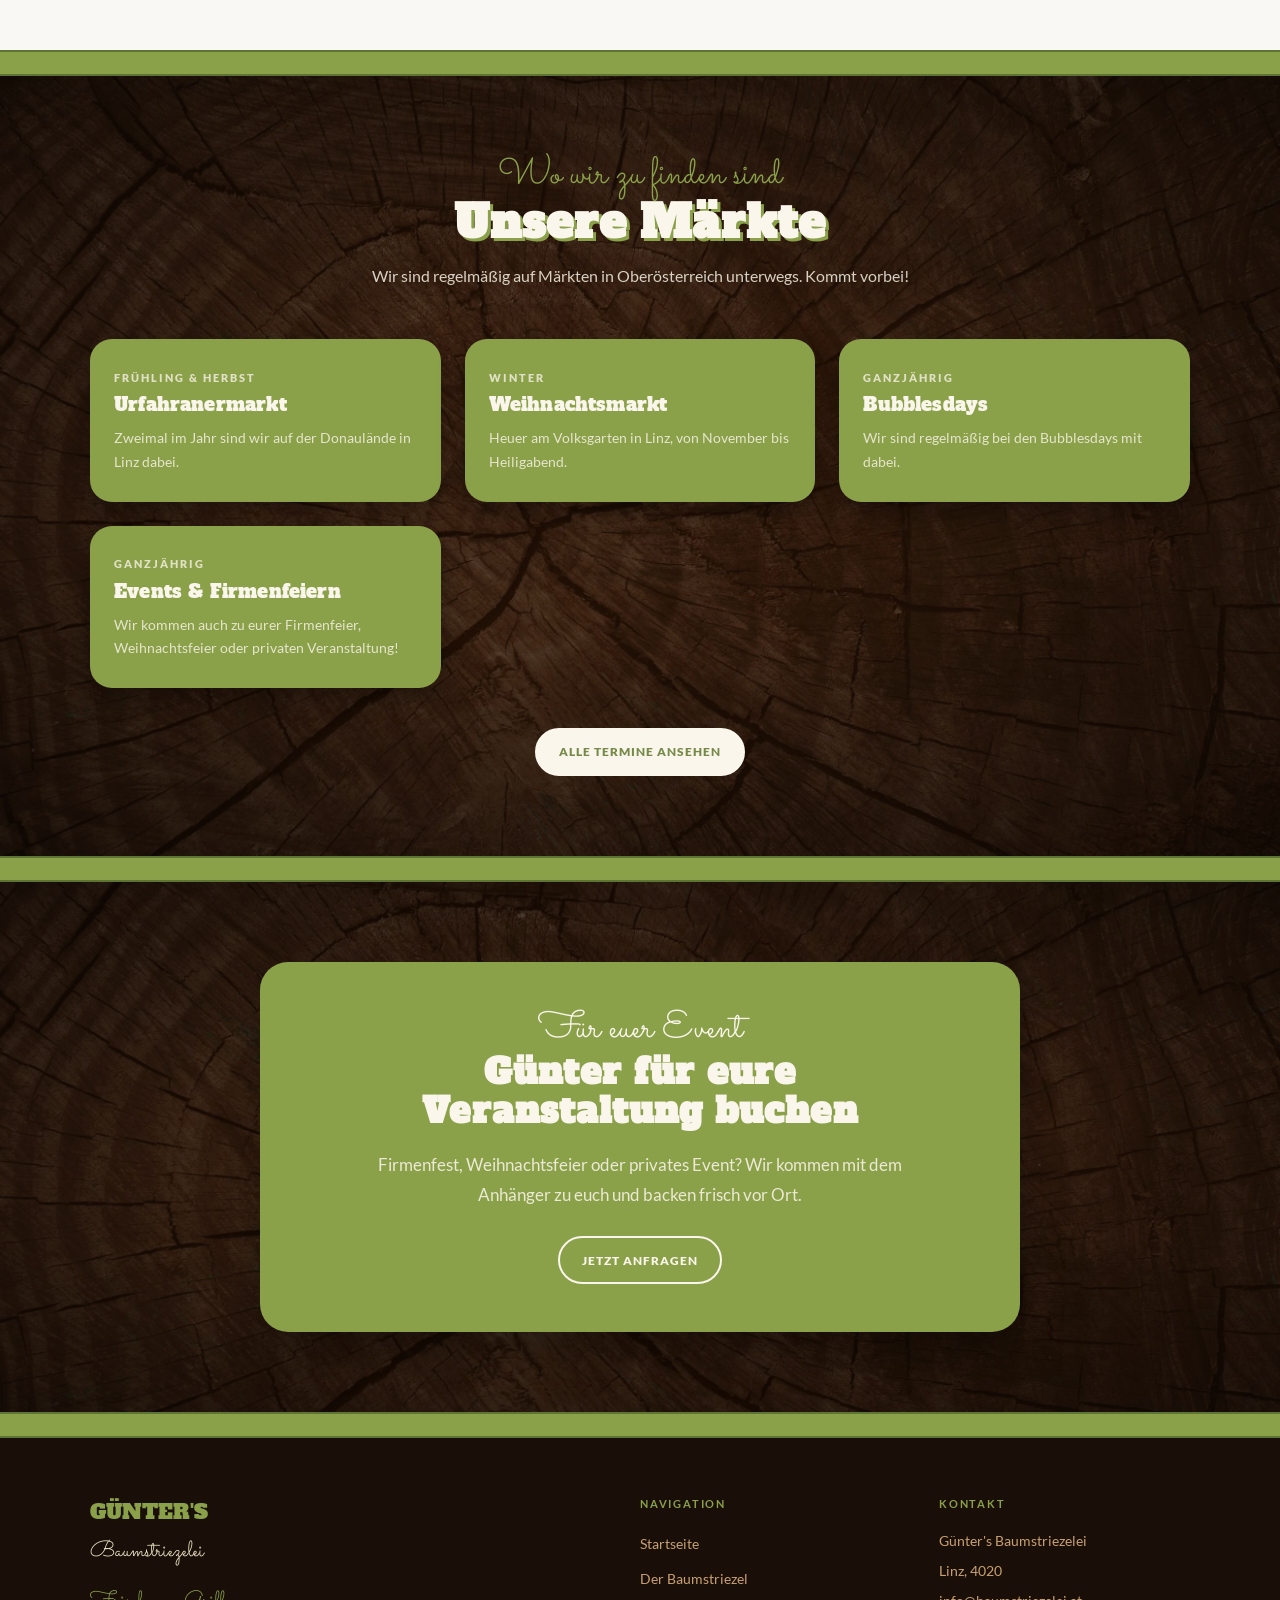
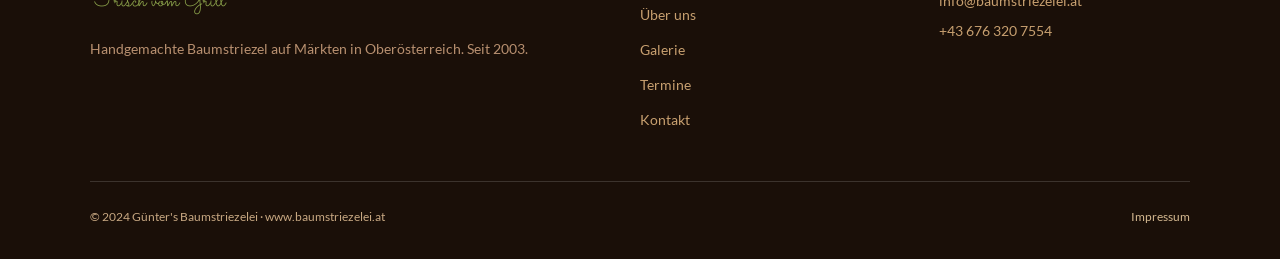
==== commit 24e32d8d: "Texte natürlicher, Termine aktualisiert, Streetfood entfernt - Streetfood Salzkammergut von allen Se" ====
--- a/index.html
+++ b/index.html
@@ -5,7 +5,7 @@
 <meta name="viewport" content="width=device-width, initial-scale=1.0">
 
 <!-- SEITENTITEL — wird im Browser-Tab angezeigt -->
-<title>Günter's Baumstriezelei – Süßes zum Verlieben</title>
+<title>Günter's Baumstriezelei – Frische Baumstriezel in Oberösterreich</title>
 
 <!-- Schriftarten werden lokal aus fonts/ geladen (DSGVO-konform, siehe styles.css) -->
 
@@ -106,8 +106,8 @@
         <!-- KONTAKTKARTE (grüne Box)
              Hier kannst du Telefonnummer, E-Mail, Social Media ändern -->
         <div class="olive-card">
-          <div class="script">Süßes zum Verlieben</div>
-          <div class="caps">Wir versüßen dein Event!</div>
+          <div class="script">Frisch vom Grill</div>
+          <div class="caps">Baumstriezel für euer Event!</div>
 
           <!-- Website -->
           <div class="contact-row">
@@ -163,23 +163,23 @@
     <div class="usp-strip-grid">
       <div class="usp-tile">
         <div class="num">20+</div>
-        <div class="lbl">Jahre Erfahrung</div>
-        <div class="sub">Seit über zwei Jahrzehnten am Grill</div>
+        <div class="lbl">Jahre am Grill</div>
+        <div class="sub">Erfahrung seit 2003</div>
       </div>
       <div class="usp-tile">
-        <div class="num">7</div>
-        <div class="lbl">Märkte pro Jahr</div>
-        <div class="sub">Linz · Wels · Gmunden &amp; mehr</div>
+        <div class="num">6</div>
+        <div class="lbl">Sorten</div>
+        <div class="sub">Von Zimt-Zucker bis Pistazie</div>
       </div>
       <div class="usp-tile">
         <div class="num">100%</div>
-        <div class="lbl">Frisch gebacken</div>
-        <div class="sub">Direkt am Grill, nie vorgefertigt</div>
+        <div class="lbl">Handarbeit</div>
+        <div class="sub">Jedes Stück einzeln geformt</div>
       </div>
       <div class="usp-tile">
-        <div class="num">∞</div>
-        <div class="lbl">Süßes Vergnügen</div>
-        <div class="sub">Auch buchbar für eure Events</div>
+        <div class="num">OÖ</div>
+        <div class="lbl">Unterwegs</div>
+        <div class="sub">Märkte, Events &amp; Firmenfeiern</div>
       </div>
     </div>
   </section>
@@ -195,10 +195,10 @@
   <section class="about-block wood-surface">
     <div class="about-grid-2">
       <div>
-        <div class="heading-script">Unsere Spezialität</div>
+        <div class="heading-script">Was wir machen</div>
         <h2>Was ist ein<br>Baumstriezel?</h2>
-        <p>Ein Baumstriezel — auch Kürtőskalács, Chimney Cake oder Trdelník genannt — ist ein traditionelles Hefeteiggebäck aus Siebenbürgen. Der Teig wird auf eine zylindrische Form aufgerollt, über dem Grill goldbraun gebacken und anschließend mit Zucker karamellisiert.</p>
-        <p>Bei Günter's Baumstriezelei bleibt alles beim Ursprünglichen: handgefertigt, frisch gebacken, knusprig — genau so wie es sein soll.</p>
+        <p>Ein Baumstriezel (auf Ungarisch Kürtőskalács) ist ein Hefeteiggebäck aus Siebenbürgen. Der Teig wird auf eine Holzform gerollt, über dem Grill gebacken und mit Zucker karamellisiert. Außen knusprig, innen weich.</p>
+        <p>Bei uns wird jedes Stück einzeln von Hand geformt und frisch am Stand gebacken. Keine Maschinen, keine Tricks.</p>
         <a href="baumstriezel.html" class="pill-btn solid" style="margin-top:1rem;">Mehr erfahren</a>
       </div>
            <div>
@@ -216,15 +216,15 @@
        ============================================ -->
   <section class="section section--cream">
     <div class="container" style="text-align:center;">
-      <div class="heading-script">Süß & vielfältig</div>
+      <div class="heading-script">Was gibt's?</div>
       <h2>Unsere Sorten</h2>
-      <p style="max-width:600px; margin:0 auto 2rem; color:var(--ink-soft); line-height:1.7;">Ob klassisch mit Zimt-Zucker oder ausgefallen mit Pistazie — für jeden Geschmack ist etwas dabei.</p>
+      <p style="max-width:600px; margin:0 auto 2rem; color:var(--ink-soft); line-height:1.7;">Klassisch mit Zimt-Zucker, oder doch lieber Pistazie? Probiert euch durch!</p>
 
       <div id="sorten-grid-home" style="display:grid; grid-template-columns:repeat(3,1fr); gap:1.5rem; text-align:left;"></div>
 
       <div style="margin-top:2rem;">
         <p style="font-size:0.88rem; color:var(--ink-soft); line-height:1.7; margin-bottom:0.5rem;">Das Angebot kann je nach Markt und Saison variieren.</p>
-        <p style="font-size:0.88rem; color:var(--ink-soft); line-height:1.7;">Allergene? Fragt uns einfach direkt am Stand — wir beraten euch gerne!</p>
+        <p style="font-size:0.88rem; color:var(--ink-soft); line-height:1.7;">Fragen zu Allergenen? Einfach am Stand nachfragen!</p>
       </div>
 
       <a href="baumstriezel.html" class="pill-btn solid" style="margin-top:1.5rem;">Mehr über den Baumstriezel</a>
@@ -243,7 +243,7 @@
     <div class="markets-block-head">
       <div class="heading-script">Wo wir zu finden sind</div>
       <h2>Unsere Märkte</h2>
-      <p>Wir sind das ganze Jahr über auf den schönsten Märkten Oberösterreichs unterwegs. Kommt vorbei — der Duft frischer Baumstriezel führt euch zu uns!</p>
+      <p>Wir sind regelmäßig auf Märkten in Oberösterreich unterwegs. Kommt vorbei!</p>
     </div>
 
     <div class="markets-2">
@@ -251,22 +251,17 @@
       <div class="market-tile">
         <div class="season">Frühling &amp; Herbst</div>
         <div class="name">Urfahranermarkt</div>
-        <div class="desc">Einer der größten Märkte Österreichs — wir sind zweimal jährlich dabei.</div>
+        <div class="desc">Zweimal im Jahr sind wir auf der Donaulände in Linz dabei.</div>
       </div>
       <div class="market-tile">
         <div class="season">Winter</div>
         <div class="name">Weihnachtsmarkt</div>
-        <div class="desc">Wärmend, duftend und köstlich — Baumstriezel gehören zur Vorweihnachtszeit.</div>
-      </div>
-      <div class="market-tile">
-        <div class="season">Sommer</div>
-        <div class="name">Streetfood Salzkammergut</div>
-        <div class="desc">Wels &amp; Gmunden — Streetfood-Festivals mit bestem Flair und Kulinarik.</div>
+        <div class="desc">Heuer am Volksgarten in Linz, von November bis Heiligabend.</div>
       </div>
       <div class="market-tile">
         <div class="season">Ganzjährig</div>
         <div class="name">Bubblesdays</div>
-        <div class="desc">Prickelndes Ambiente und süße Baumstriezel — eine perfekte Kombination.</div>
+        <div class="desc">Wir sind regelmäßig bei den Bubblesdays mit dabei.</div>
       </div>
       <div class="market-tile">
         <div class="season">Ganzjährig</div>
@@ -288,9 +283,9 @@
        ============================================ -->
   <section class="booking-block wood-surface">
     <div class="booking-card">
-      <div class="heading-script">Für Firmen &amp; Private Events</div>
-      <h2>Günter zu eurer<br>Veranstaltung buchen</h2>
-      <p>Ob Firmenfest, Weihnachtsfeier oder privater Markt — Günter's Baumstriezelei ist buchbar. Mit über 20 Jahren Erfahrung sorgen wir für ein unvergessliches süßes Erlebnis.</p>
+      <div class="heading-script">Für euer Event</div>
+      <h2>Günter für eure<br>Veranstaltung buchen</h2>
+      <p>Firmenfest, Weihnachtsfeier oder privates Event? Wir kommen mit dem Anhänger zu euch und backen frisch vor Ort.</p>
       <a href="kontakt.html" class="pill-btn" style="border-color:var(--paper);">Jetzt anfragen</a>
     </div>
   </section>
@@ -310,8 +305,8 @@
       <div>
         <span class="footer-logo-main">GÜNTER'S</span>
         <span class="footer-logo-sub">Baumstriezelei</span>
-        <p class="footer-tagline">Süßes zum Verlieben</p>
-        <p class="footer-desc">Frisch gebackene Baumstriezel auf Märkten in ganz Oberösterreich. Seit über 20 Jahren mit Leidenschaft dabei.</p>
+        <p class="footer-tagline">Frisch vom Grill</p>
+        <p class="footer-desc">Handgemachte Baumstriezel auf Märkten in Oberösterreich. Seit 2003.</p>
       </div>
       <!-- Spalte 2: Navigation -->
       <div>
